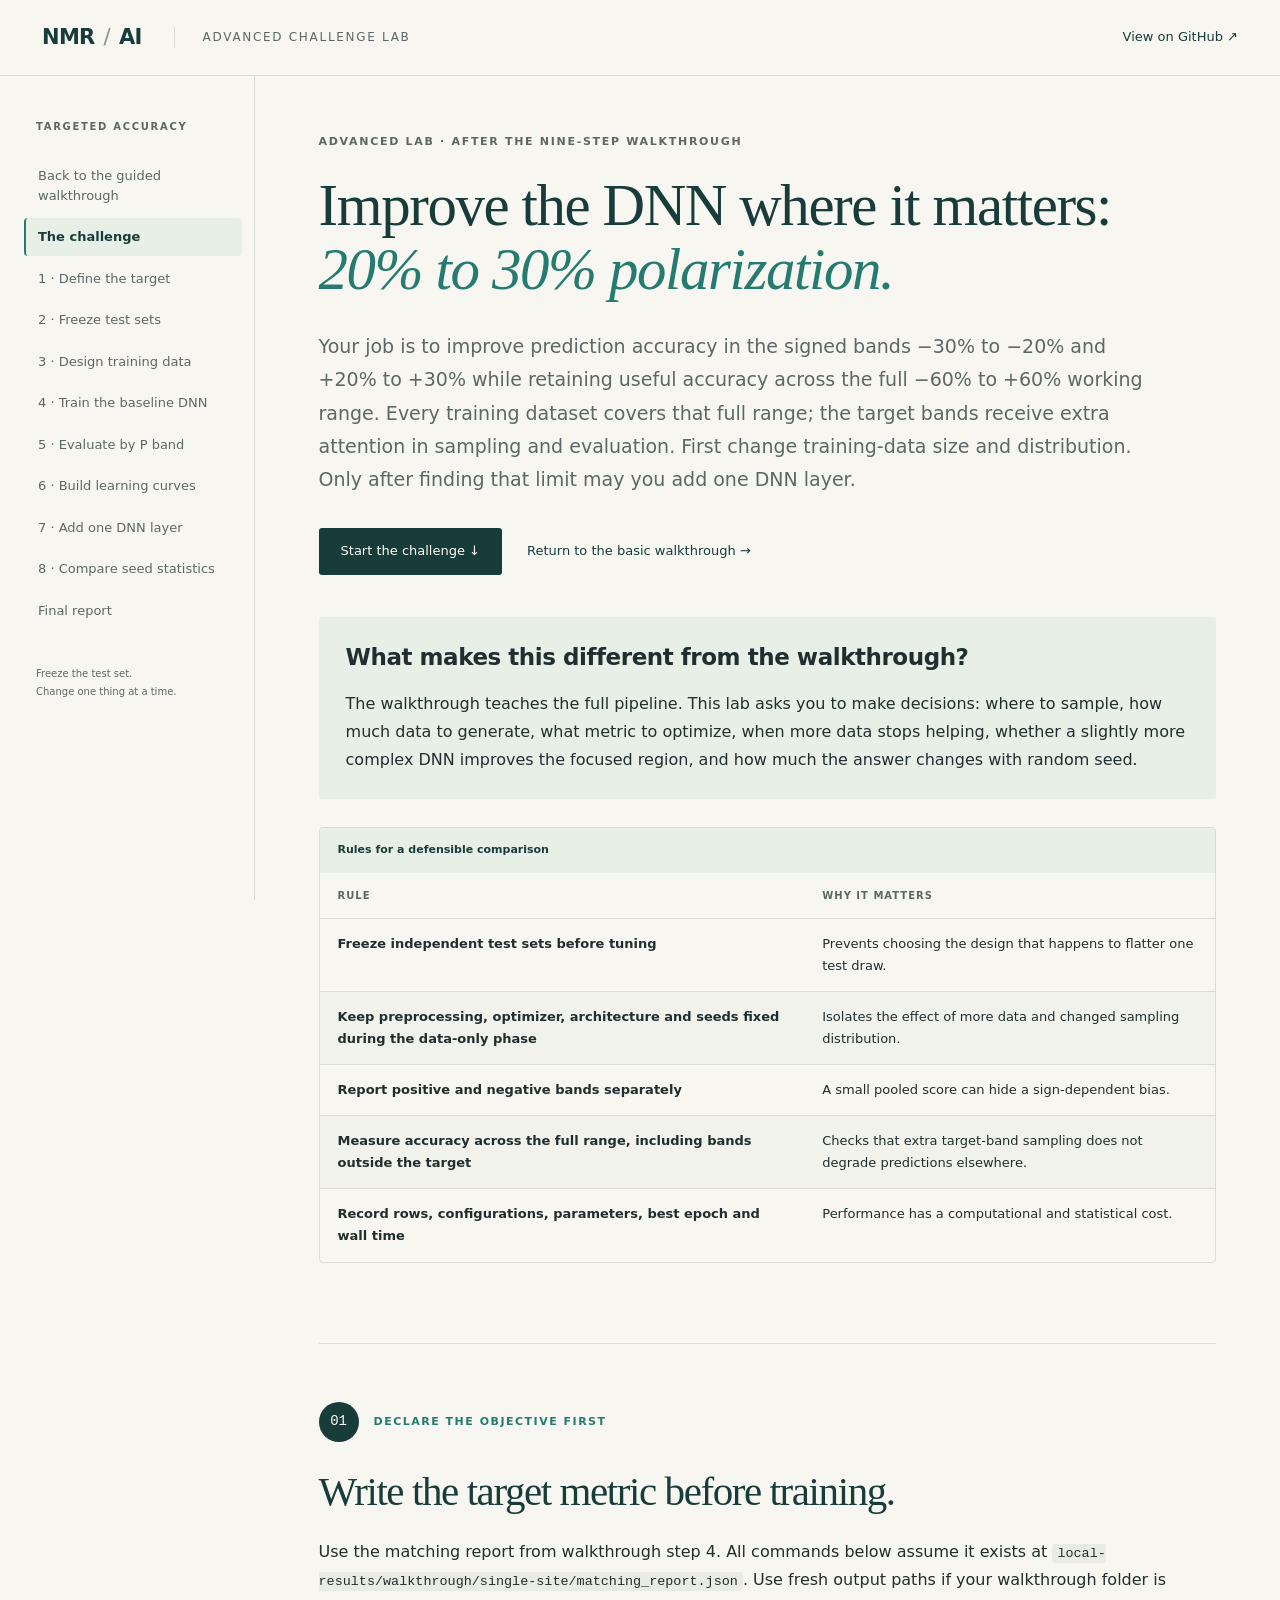
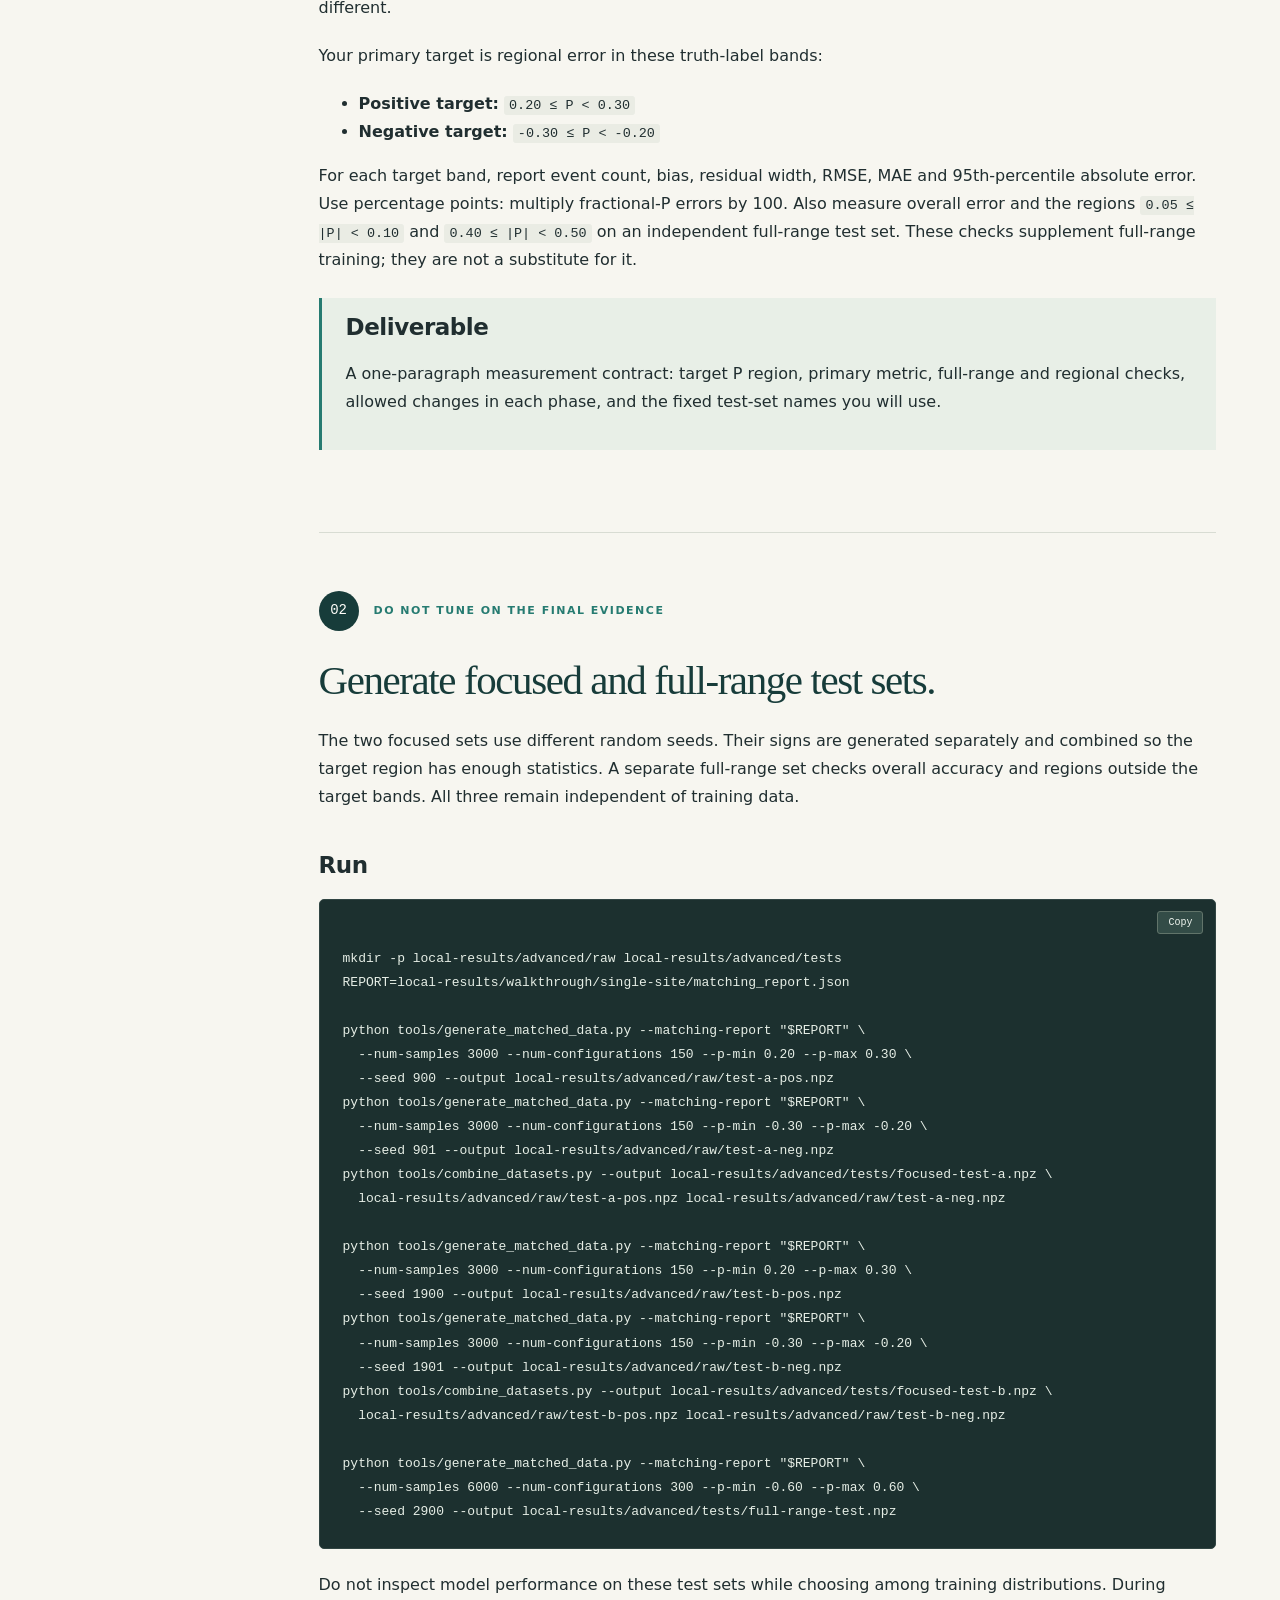
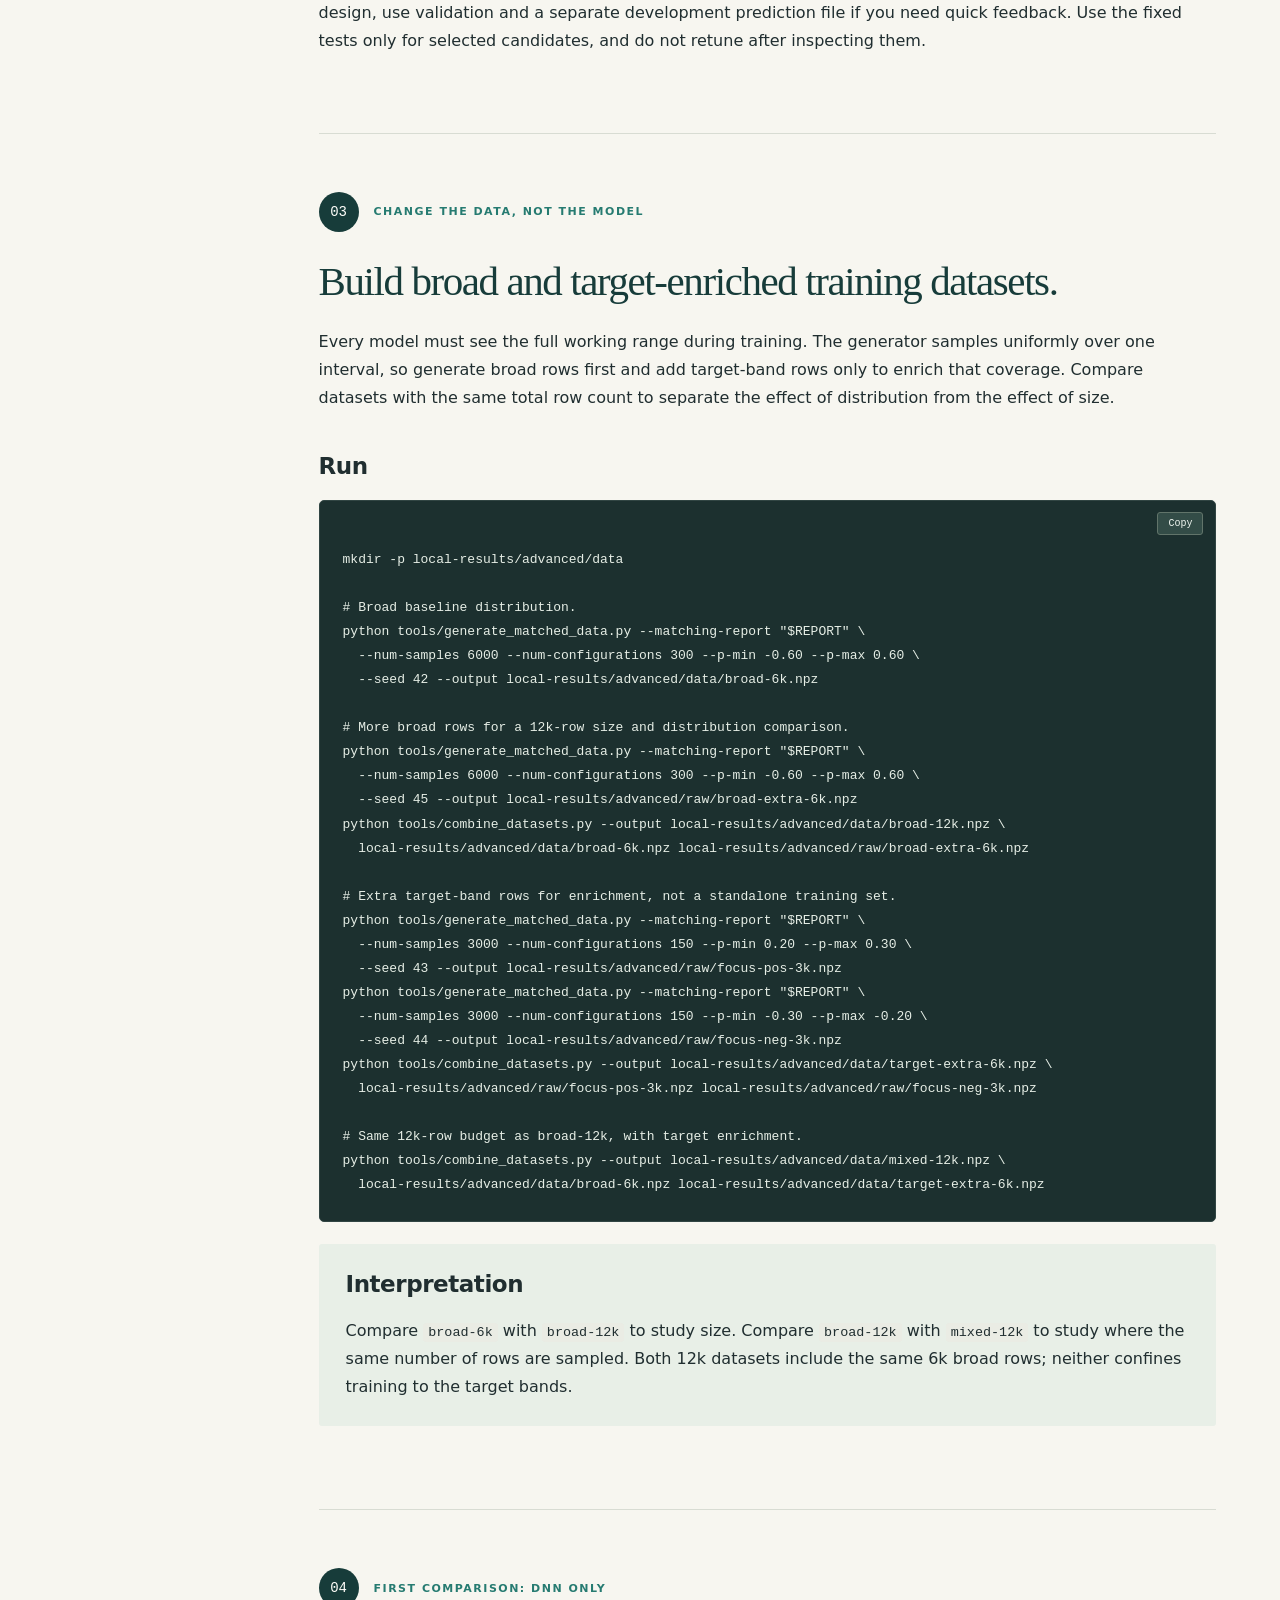
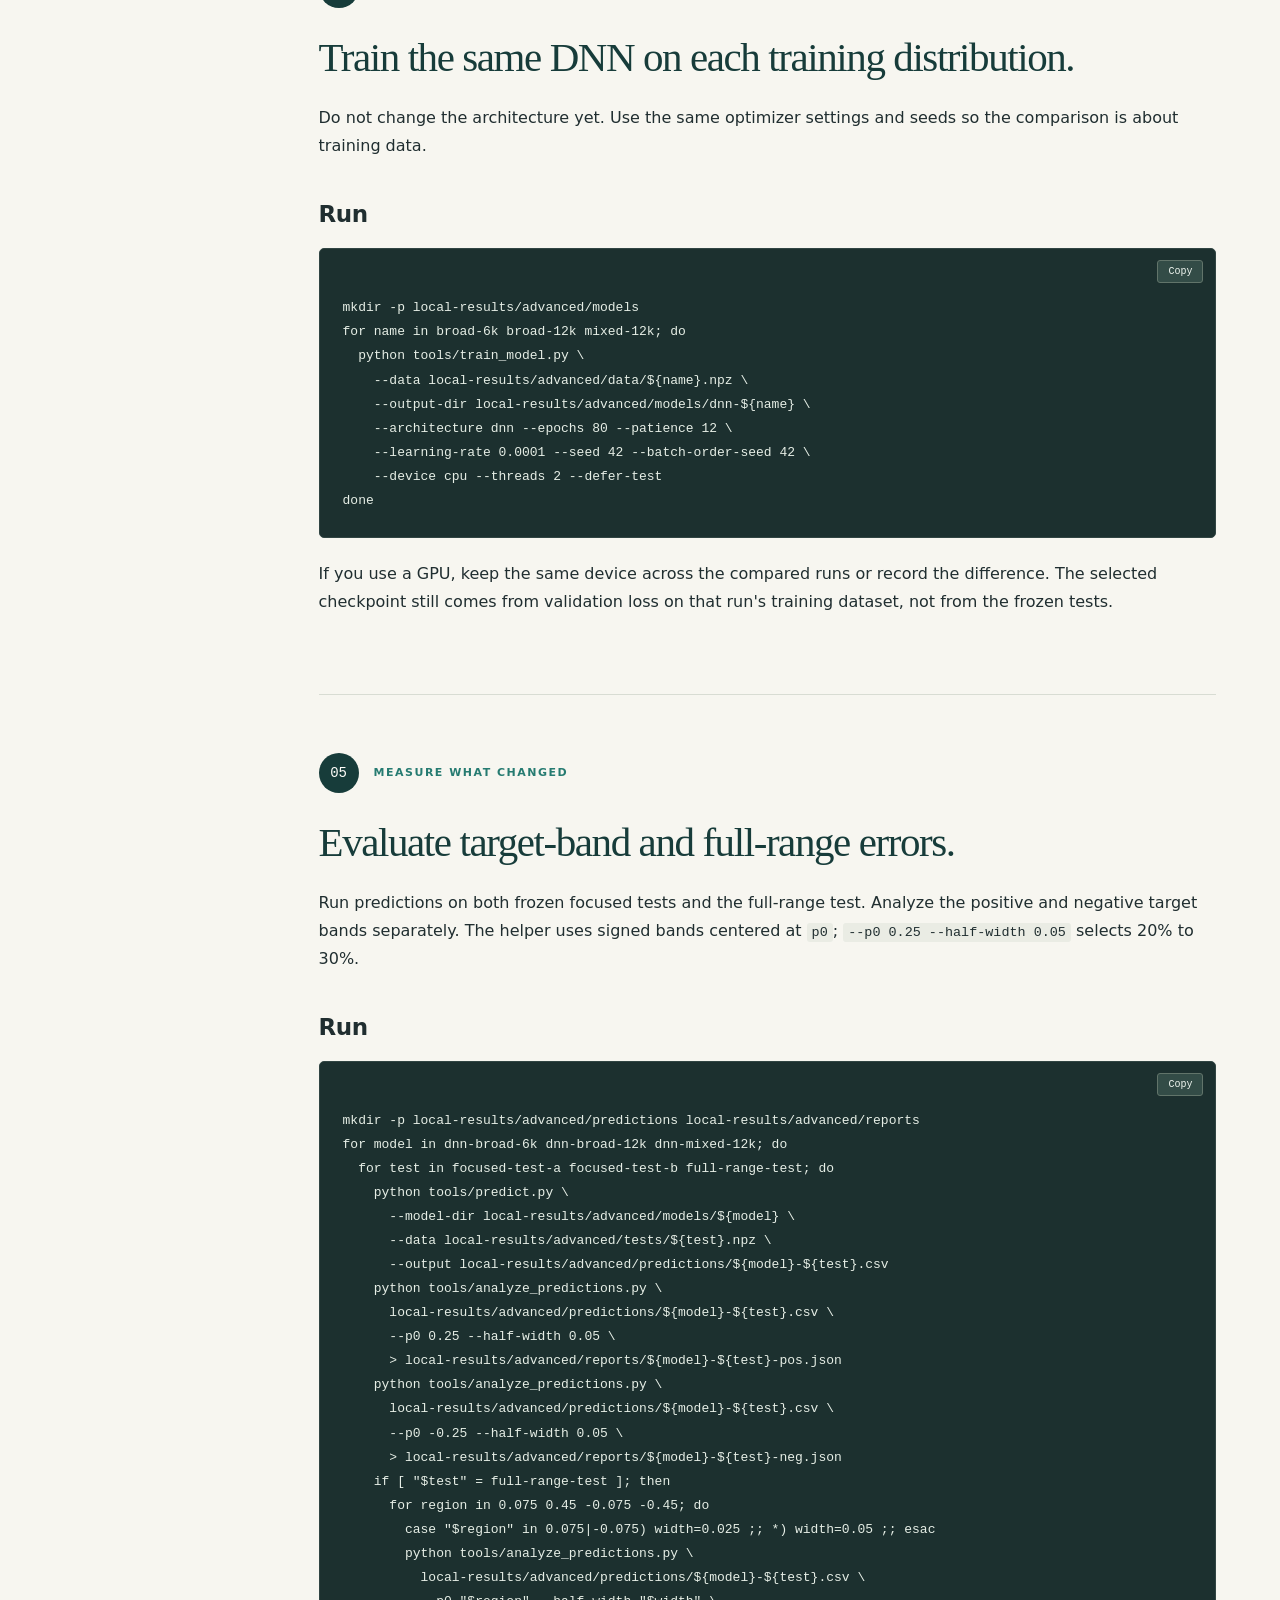
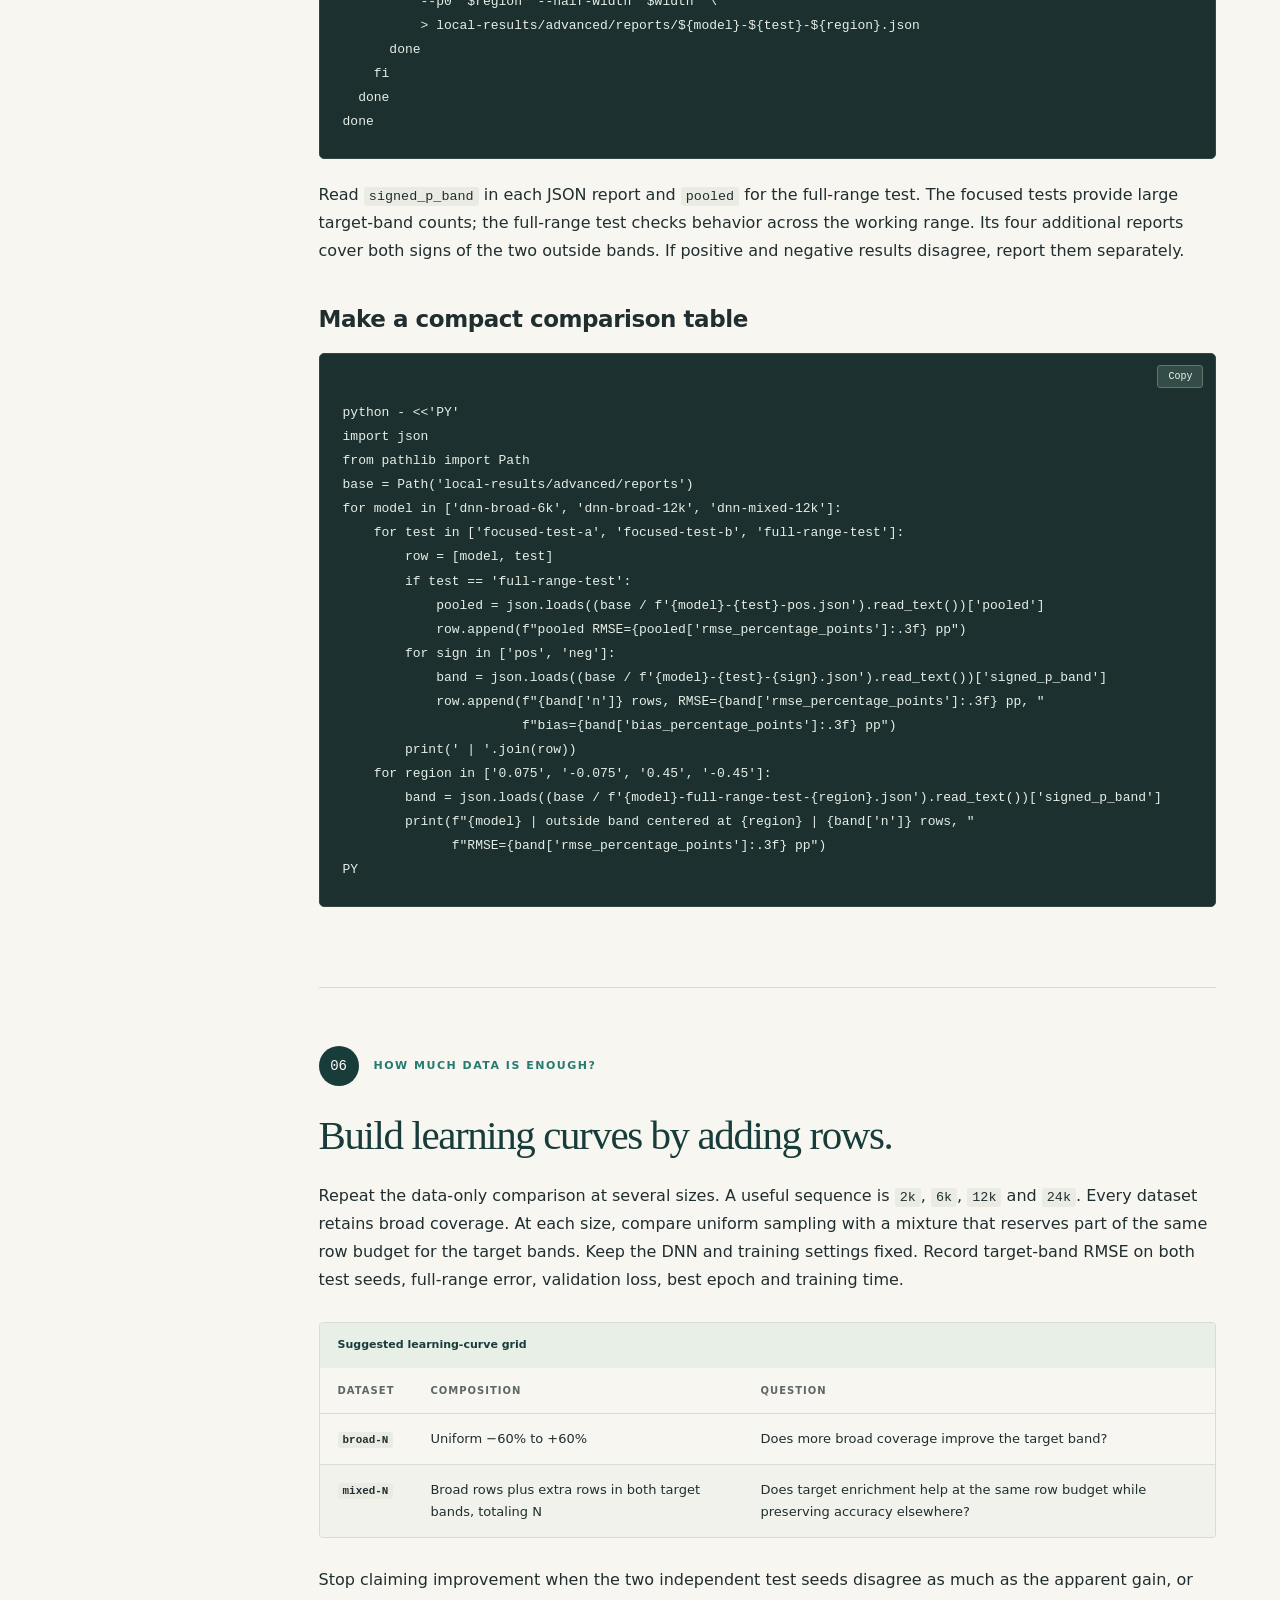
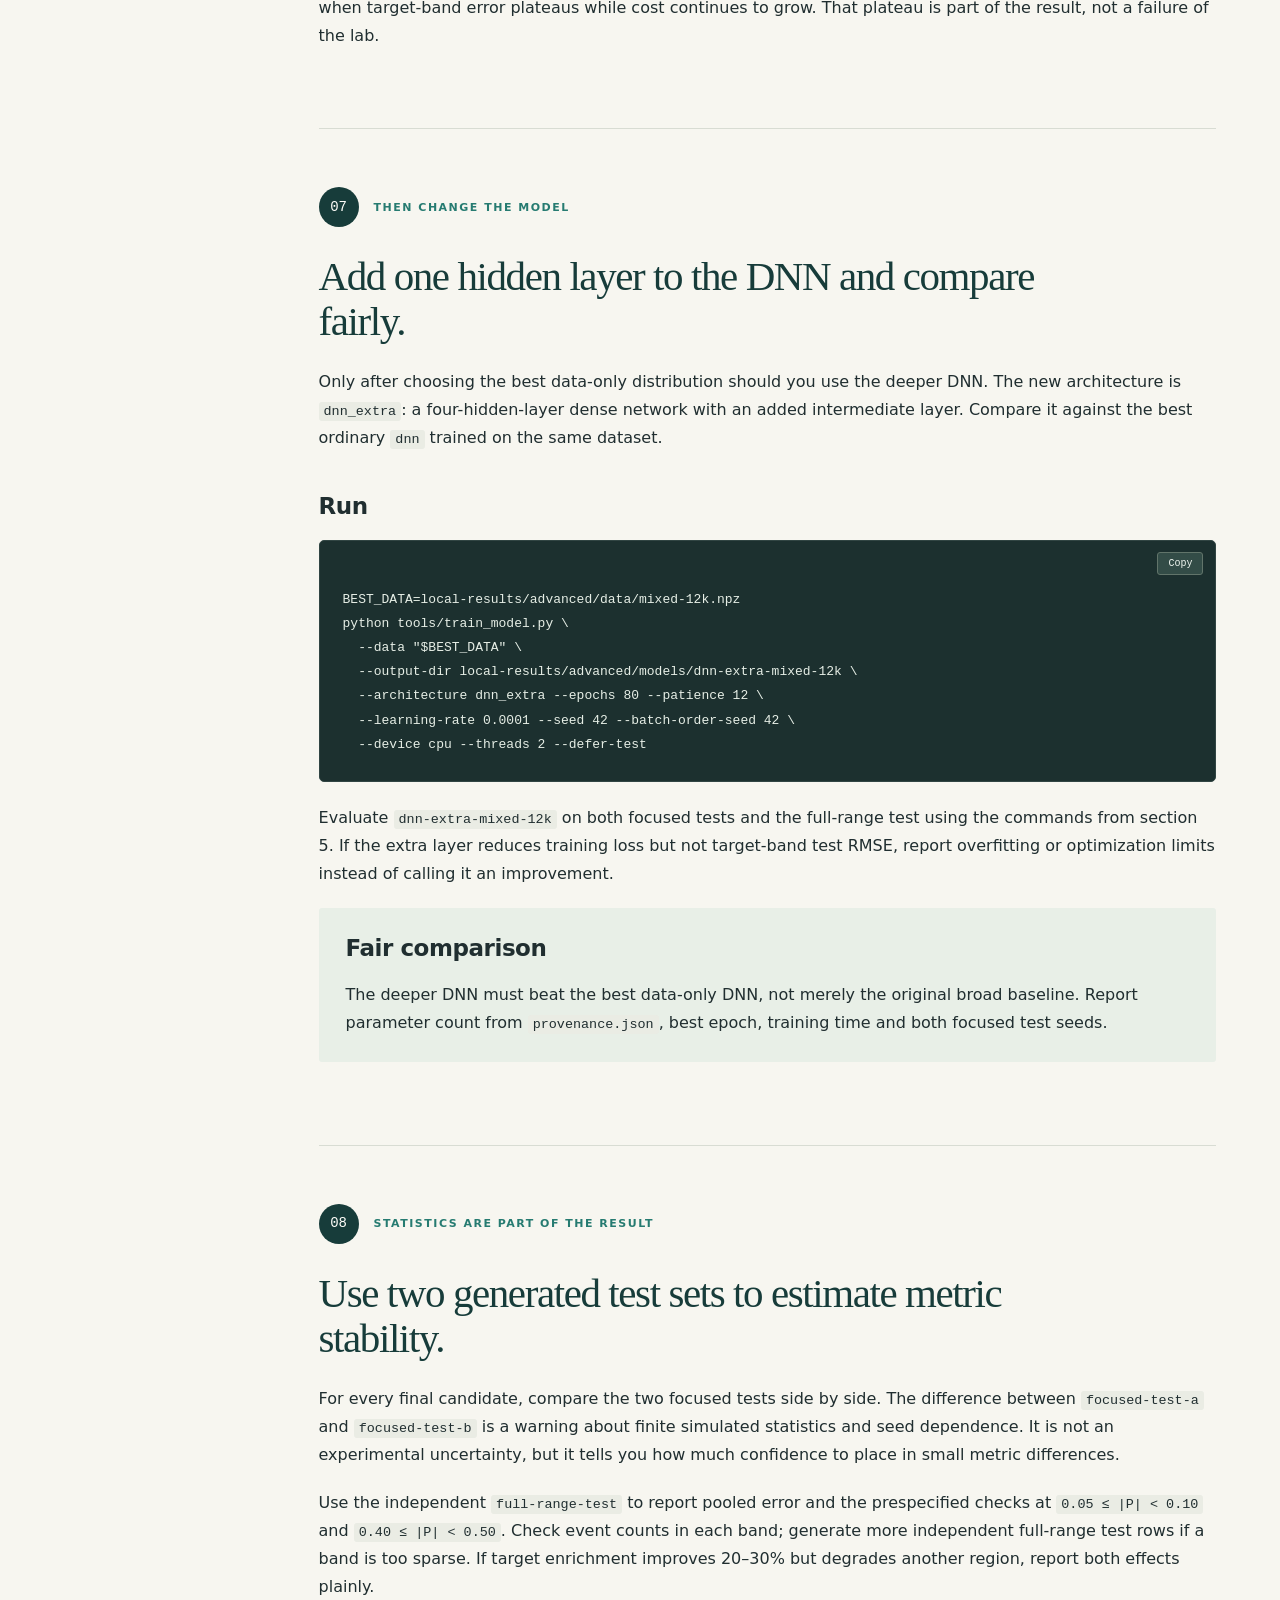
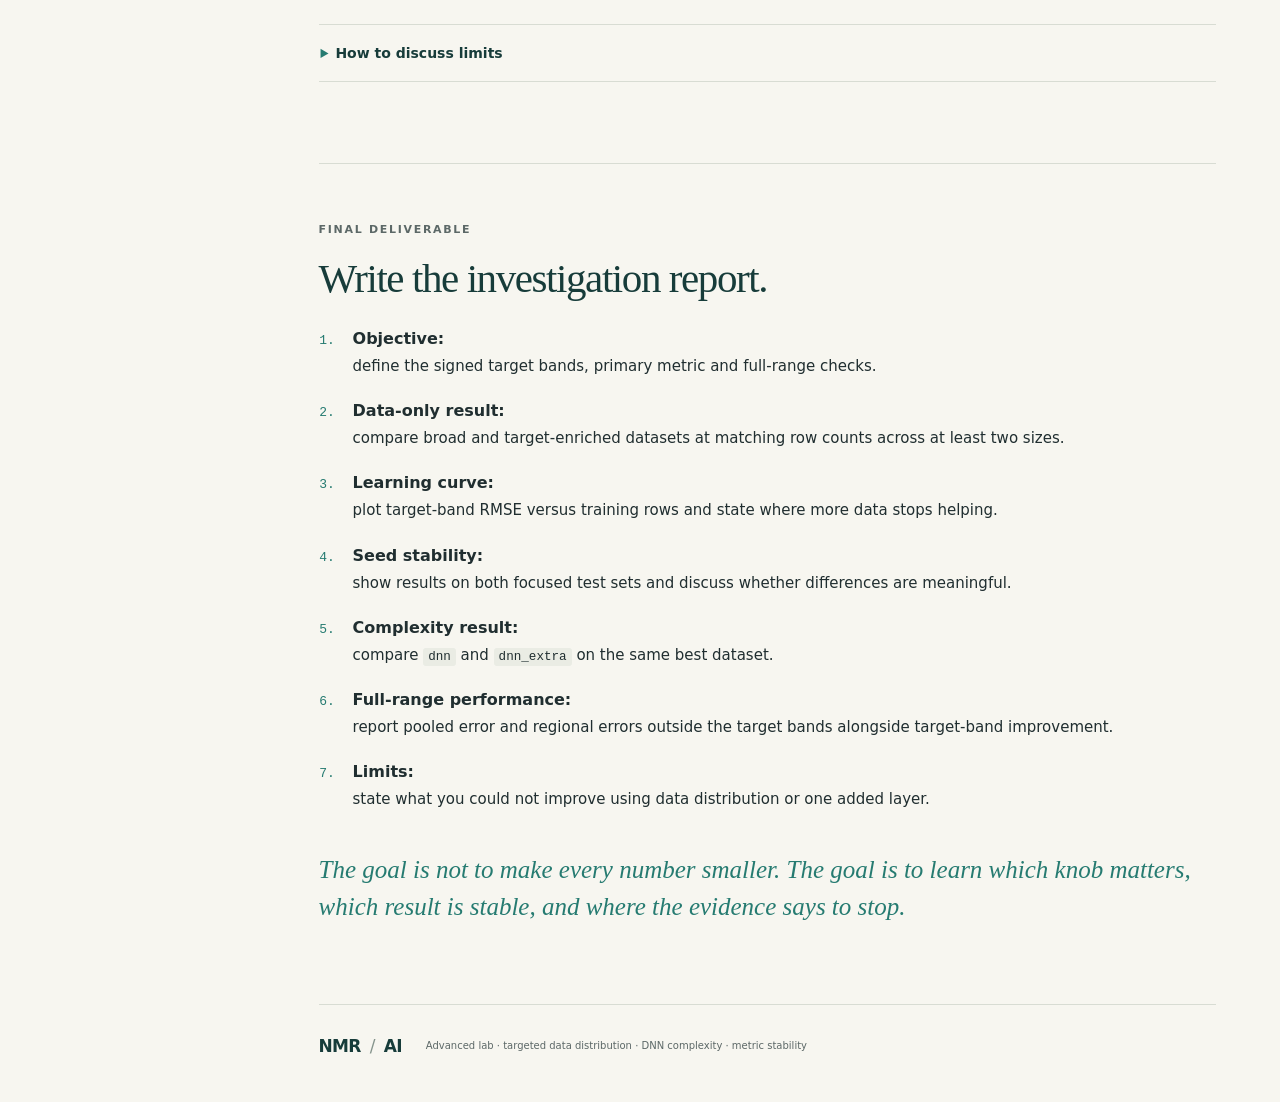
==== docs/advanced.html @ 76a724f1 "Clarify full-range training in advanced accuracy lab" ====
<!doctype html>
<html lang="en">
<head>
  <meta charset="utf-8">
  <meta name="viewport" content="width=device-width, initial-scale=1">
  <meta name="description" content="Advanced NMR-AI challenge lab: optimize DNN polarization accuracy in the 20-30 percent region using data distribution, dataset size, seeds, and one architecture change.">
  <meta name="theme-color" content="#173c3a">
  <title>NMR / AI - Advanced targeted-accuracy lab</title>
  <link rel="stylesheet" href="assets/style.css">
  <script src="assets/walkthrough.js" defer></script>
</head>
<body>
<a class="skip-link" href="#main">Skip to the advanced lab</a>
<header class="topbar"><a class="brand" href="index.html">NMR <span>/</span> AI</a><span class="topbar-note">Advanced challenge lab</span><a class="repo-link" href="https://github.com/zetanaut/NMR-AI">View on GitHub ↗</a></header>
<div class="layout">
<aside class="sidebar">
  <p class="eyebrow">Targeted accuracy</p>
  <nav aria-label="Advanced lab sections">
    <a href="walkthrough.html">Back to the guided walkthrough</a>
    <a href="#start" class="active">The challenge</a>
    <a href="#contract">1 · Define the target</a>
    <a href="#testsets">2 · Freeze test sets</a>
    <a href="#datasets">3 · Design training data</a>
    <a href="#train">4 · Train the baseline DNN</a>
    <a href="#evaluate">5 · Evaluate by P band</a>
    <a href="#curves">6 · Build learning curves</a>
    <a href="#complexity">7 · Add one DNN layer</a>
    <a href="#statistics">8 · Compare seed statistics</a>
    <a href="#report">Final report</a>
  </nav>
  <p class="sidebar-footer">Freeze the test set.<br>Change one thing at a time.</p>
</aside>
<main id="main">
<section id="start" class="hero">
  <p class="eyebrow">Advanced lab · after the nine-step walkthrough</p>
  <h1>Improve the DNN where it matters:<br><em>20% to 30% polarization.</em></h1>
  <p class="lede">Your job is to improve prediction accuracy in the signed bands −30% to −20% and +20% to +30% while retaining useful accuracy across the full −60% to +60% working range. Every training dataset covers that full range; the target bands receive extra attention in sampling and evaluation. First change training-data size and distribution. Only after finding that limit may you add one DNN layer.</p>
  <div class="hero-actions"><a class="button" href="#contract">Start the challenge ↓</a><a class="text-link" href="walkthrough.html">Return to the basic walkthrough →</a></div>
  <aside class="note"><h3>What makes this different from the walkthrough?</h3><p>The walkthrough teaches the full pipeline. This lab asks you to make decisions: where to sample, how much data to generate, what metric to optimize, when more data stops helping, whether a slightly more complex DNN improves the focused region, and how much the answer changes with random seed.</p></aside>
  <div class="table-wrap"><table><caption>Rules for a defensible comparison</caption><thead><tr><th>Rule</th><th>Why it matters</th></tr></thead><tbody>
    <tr><td>Freeze independent test sets before tuning</td><td>Prevents choosing the design that happens to flatter one test draw.</td></tr>
    <tr><td>Keep preprocessing, optimizer, architecture and seeds fixed during the data-only phase</td><td>Isolates the effect of more data and changed sampling distribution.</td></tr>
    <tr><td>Report positive and negative bands separately</td><td>A small pooled score can hide a sign-dependent bias.</td></tr>
    <tr><td>Measure accuracy across the full range, including bands outside the target</td><td>Checks that extra target-band sampling does not degrade predictions elsewhere.</td></tr>
    <tr><td>Record rows, configurations, parameters, best epoch and wall time</td><td>Performance has a computational and statistical cost.</td></tr>
  </tbody></table></div>
</section>

<section id="contract" class="chapter">
  <div class="chapter-label"><span>01</span><p>Declare the objective first</p></div>
  <h2>Write the target metric before training.</h2>
  <p>Use the matching report from walkthrough step 4. All commands below assume it exists at <code>local-results/walkthrough/single-site/matching_report.json</code>. Use fresh output paths if your walkthrough folder is different.</p>
  <p>Your primary target is regional error in these truth-label bands:</p>
  <ul>
    <li><strong>Positive target:</strong> <code>0.20 ≤ P &lt; 0.30</code></li>
    <li><strong>Negative target:</strong> <code>-0.30 ≤ P &lt; -0.20</code></li>
  </ul>
  <p>For each target band, report event count, bias, residual width, RMSE, MAE and 95th-percentile absolute error. Use percentage points: multiply fractional-P errors by 100. Also measure overall error and the regions <code>0.05 ≤ |P| &lt; 0.10</code> and <code>0.40 ≤ |P| &lt; 0.50</code> on an independent full-range test set. These checks supplement full-range training; they are not a substitute for it.</p>
  <div class="expected-result"><h3>Deliverable</h3><p>A one-paragraph measurement contract: target P region, primary metric, full-range and regional checks, allowed changes in each phase, and the fixed test-set names you will use.</p></div>
</section>

<section id="testsets" class="chapter">
  <div class="chapter-label"><span>02</span><p>Do not tune on the final evidence</p></div>
  <h2>Generate focused and full-range test sets.</h2>
  <p>The two focused sets use different random seeds. Their signs are generated separately and combined so the target region has enough statistics. A separate full-range set checks overall accuracy and regions outside the target bands. All three remain independent of training data.</p>
  <h3>Run</h3>
<pre data-run="advanced-testsets"><code>mkdir -p local-results/advanced/raw local-results/advanced/tests
REPORT=local-results/walkthrough/single-site/matching_report.json

python tools/generate_matched_data.py --matching-report "$REPORT" \
  --num-samples 3000 --num-configurations 150 --p-min 0.20 --p-max 0.30 \
  --seed 900 --output local-results/advanced/raw/test-a-pos.npz
python tools/generate_matched_data.py --matching-report "$REPORT" \
  --num-samples 3000 --num-configurations 150 --p-min -0.30 --p-max -0.20 \
  --seed 901 --output local-results/advanced/raw/test-a-neg.npz
python tools/combine_datasets.py --output local-results/advanced/tests/focused-test-a.npz \
  local-results/advanced/raw/test-a-pos.npz local-results/advanced/raw/test-a-neg.npz

python tools/generate_matched_data.py --matching-report "$REPORT" \
  --num-samples 3000 --num-configurations 150 --p-min 0.20 --p-max 0.30 \
  --seed 1900 --output local-results/advanced/raw/test-b-pos.npz
python tools/generate_matched_data.py --matching-report "$REPORT" \
  --num-samples 3000 --num-configurations 150 --p-min -0.30 --p-max -0.20 \
  --seed 1901 --output local-results/advanced/raw/test-b-neg.npz
python tools/combine_datasets.py --output local-results/advanced/tests/focused-test-b.npz \
  local-results/advanced/raw/test-b-pos.npz local-results/advanced/raw/test-b-neg.npz

python tools/generate_matched_data.py --matching-report "$REPORT" \
  --num-samples 6000 --num-configurations 300 --p-min -0.60 --p-max 0.60 \
  --seed 2900 --output local-results/advanced/tests/full-range-test.npz</code></pre>
  <p>Do not inspect model performance on these test sets while choosing among training distributions. During design, use validation and a separate development prediction file if you need quick feedback. Use the fixed tests only for selected candidates, and do not retune after inspecting them.</p>
</section>

<section id="datasets" class="chapter">
  <div class="chapter-label"><span>03</span><p>Change the data, not the model</p></div>
  <h2>Build broad and target-enriched training datasets.</h2>
  <p>Every model must see the full working range during training. The generator samples uniformly over one interval, so generate broad rows first and add target-band rows only to enrich that coverage. Compare datasets with the same total row count to separate the effect of distribution from the effect of size.</p>
  <h3>Run</h3>
<pre data-run="advanced-datasets"><code>mkdir -p local-results/advanced/data

# Broad baseline distribution.
python tools/generate_matched_data.py --matching-report "$REPORT" \
  --num-samples 6000 --num-configurations 300 --p-min -0.60 --p-max 0.60 \
  --seed 42 --output local-results/advanced/data/broad-6k.npz

# More broad rows for a 12k-row size and distribution comparison.
python tools/generate_matched_data.py --matching-report "$REPORT" \
  --num-samples 6000 --num-configurations 300 --p-min -0.60 --p-max 0.60 \
  --seed 45 --output local-results/advanced/raw/broad-extra-6k.npz
python tools/combine_datasets.py --output local-results/advanced/data/broad-12k.npz \
  local-results/advanced/data/broad-6k.npz local-results/advanced/raw/broad-extra-6k.npz

# Extra target-band rows for enrichment, not a standalone training set.
python tools/generate_matched_data.py --matching-report "$REPORT" \
  --num-samples 3000 --num-configurations 150 --p-min 0.20 --p-max 0.30 \
  --seed 43 --output local-results/advanced/raw/focus-pos-3k.npz
python tools/generate_matched_data.py --matching-report "$REPORT" \
  --num-samples 3000 --num-configurations 150 --p-min -0.30 --p-max -0.20 \
  --seed 44 --output local-results/advanced/raw/focus-neg-3k.npz
python tools/combine_datasets.py --output local-results/advanced/data/target-extra-6k.npz \
  local-results/advanced/raw/focus-pos-3k.npz local-results/advanced/raw/focus-neg-3k.npz

# Same 12k-row budget as broad-12k, with target enrichment.
python tools/combine_datasets.py --output local-results/advanced/data/mixed-12k.npz \
  local-results/advanced/data/broad-6k.npz local-results/advanced/data/target-extra-6k.npz</code></pre>
  <aside class="note"><h3>Interpretation</h3><p>Compare <code>broad-6k</code> with <code>broad-12k</code> to study size. Compare <code>broad-12k</code> with <code>mixed-12k</code> to study where the same number of rows are sampled. Both 12k datasets include the same 6k broad rows; neither confines training to the target bands.</p></aside>
</section>

<section id="train" class="chapter">
  <div class="chapter-label"><span>04</span><p>First comparison: DNN only</p></div>
  <h2>Train the same DNN on each training distribution.</h2>
  <p>Do not change the architecture yet. Use the same optimizer settings and seeds so the comparison is about training data.</p>
  <h3>Run</h3>
<pre data-run="advanced-train"><code>mkdir -p local-results/advanced/models
for name in broad-6k broad-12k mixed-12k; do
  python tools/train_model.py \
    --data local-results/advanced/data/${name}.npz \
    --output-dir local-results/advanced/models/dnn-${name} \
    --architecture dnn --epochs 80 --patience 12 \
    --learning-rate 0.0001 --seed 42 --batch-order-seed 42 \
    --device cpu --threads 2 --defer-test
done</code></pre>
  <p>If you use a GPU, keep the same device across the compared runs or record the difference. The selected checkpoint still comes from validation loss on that run's training dataset, not from the frozen tests.</p>
</section>

<section id="evaluate" class="chapter">
  <div class="chapter-label"><span>05</span><p>Measure what changed</p></div>
  <h2>Evaluate target-band and full-range errors.</h2>
  <p>Run predictions on both frozen focused tests and the full-range test. Analyze the positive and negative target bands separately. The helper uses signed bands centered at <code>p0</code>; <code>--p0 0.25 --half-width 0.05</code> selects 20% to 30%.</p>
  <h3>Run</h3>
<pre data-run="advanced-evaluate"><code>mkdir -p local-results/advanced/predictions local-results/advanced/reports
for model in dnn-broad-6k dnn-broad-12k dnn-mixed-12k; do
  for test in focused-test-a focused-test-b full-range-test; do
    python tools/predict.py \
      --model-dir local-results/advanced/models/${model} \
      --data local-results/advanced/tests/${test}.npz \
      --output local-results/advanced/predictions/${model}-${test}.csv
    python tools/analyze_predictions.py \
      local-results/advanced/predictions/${model}-${test}.csv \
      --p0 0.25 --half-width 0.05 \
      > local-results/advanced/reports/${model}-${test}-pos.json
    python tools/analyze_predictions.py \
      local-results/advanced/predictions/${model}-${test}.csv \
      --p0 -0.25 --half-width 0.05 \
      > local-results/advanced/reports/${model}-${test}-neg.json
    if [ "$test" = full-range-test ]; then
      for region in 0.075 0.45 -0.075 -0.45; do
        case "$region" in 0.075|-0.075) width=0.025 ;; *) width=0.05 ;; esac
        python tools/analyze_predictions.py \
          local-results/advanced/predictions/${model}-${test}.csv \
          --p0 "$region" --half-width "$width" \
          > local-results/advanced/reports/${model}-${test}-${region}.json
      done
    fi
  done
done</code></pre>
  <p>Read <code>signed_p_band</code> in each JSON report and <code>pooled</code> for the full-range test. The focused tests provide large target-band counts; the full-range test checks behavior across the working range. Its four additional reports cover both signs of the two outside bands. If positive and negative results disagree, report them separately.</p>
  <h3>Make a compact comparison table</h3>
<pre data-run="advanced-table"><code>python - &lt;&lt;'PY'
import json
from pathlib import Path
base = Path('local-results/advanced/reports')
for model in ['dnn-broad-6k', 'dnn-broad-12k', 'dnn-mixed-12k']:
    for test in ['focused-test-a', 'focused-test-b', 'full-range-test']:
        row = [model, test]
        if test == 'full-range-test':
            pooled = json.loads((base / f'{model}-{test}-pos.json').read_text())['pooled']
            row.append(f"pooled RMSE={pooled['rmse_percentage_points']:.3f} pp")
        for sign in ['pos', 'neg']:
            band = json.loads((base / f'{model}-{test}-{sign}.json').read_text())['signed_p_band']
            row.append(f"{band['n']} rows, RMSE={band['rmse_percentage_points']:.3f} pp, "
                       f"bias={band['bias_percentage_points']:.3f} pp")
        print(' | '.join(row))
    for region in ['0.075', '-0.075', '0.45', '-0.45']:
        band = json.loads((base / f'{model}-full-range-test-{region}.json').read_text())['signed_p_band']
        print(f"{model} | outside band centered at {region} | {band['n']} rows, "
              f"RMSE={band['rmse_percentage_points']:.3f} pp")
PY</code></pre>
</section>

<section id="curves" class="chapter">
  <div class="chapter-label"><span>06</span><p>How much data is enough?</p></div>
  <h2>Build learning curves by adding rows.</h2>
  <p>Repeat the data-only comparison at several sizes. A useful sequence is <code>2k</code>, <code>6k</code>, <code>12k</code> and <code>24k</code>. Every dataset retains broad coverage. At each size, compare uniform sampling with a mixture that reserves part of the same row budget for the target bands. Keep the DNN and training settings fixed. Record target-band RMSE on both test seeds, full-range error, validation loss, best epoch and training time.</p>
  <div class="table-wrap"><table><caption>Suggested learning-curve grid</caption><thead><tr><th>Dataset</th><th>Composition</th><th>Question</th></tr></thead><tbody>
    <tr><td><code>broad-N</code></td><td>Uniform −60% to +60%</td><td>Does more broad coverage improve the target band?</td></tr>
    <tr><td><code>mixed-N</code></td><td>Broad rows plus extra rows in both target bands, totaling N</td><td>Does target enrichment help at the same row budget while preserving accuracy elsewhere?</td></tr>
  </tbody></table></div>
  <p>Stop claiming improvement when the two independent test seeds disagree as much as the apparent gain, or when target-band error plateaus while cost continues to grow. That plateau is part of the result, not a failure of the lab.</p>
</section>

<section id="complexity" class="chapter">
  <div class="chapter-label"><span>07</span><p>Then change the model</p></div>
  <h2>Add one hidden layer to the DNN and compare fairly.</h2>
  <p>Only after choosing the best data-only distribution should you use the deeper DNN. The new architecture is <code>dnn_extra</code>: a four-hidden-layer dense network with an added intermediate layer. Compare it against the best ordinary <code>dnn</code> trained on the same dataset.</p>
  <h3>Run</h3>
<pre data-run="advanced-complexity"><code>BEST_DATA=local-results/advanced/data/mixed-12k.npz
python tools/train_model.py \
  --data "$BEST_DATA" \
  --output-dir local-results/advanced/models/dnn-extra-mixed-12k \
  --architecture dnn_extra --epochs 80 --patience 12 \
  --learning-rate 0.0001 --seed 42 --batch-order-seed 42 \
  --device cpu --threads 2 --defer-test</code></pre>
  <p>Evaluate <code>dnn-extra-mixed-12k</code> on both focused tests and the full-range test using the commands from section 5. If the extra layer reduces training loss but not target-band test RMSE, report overfitting or optimization limits instead of calling it an improvement.</p>
  <aside class="note"><h3>Fair comparison</h3><p>The deeper DNN must beat the best data-only DNN, not merely the original broad baseline. Report parameter count from <code>provenance.json</code>, best epoch, training time and both focused test seeds.</p></aside>
</section>

<section id="statistics" class="chapter">
  <div class="chapter-label"><span>08</span><p>Statistics are part of the result</p></div>
  <h2>Use two generated test sets to estimate metric stability.</h2>
  <p>For every final candidate, compare the two focused tests side by side. The difference between <code>focused-test-a</code> and <code>focused-test-b</code> is a warning about finite simulated statistics and seed dependence. It is not an experimental uncertainty, but it tells you how much confidence to place in small metric differences.</p>
  <p>Use the independent <code>full-range-test</code> to report pooled error and the prespecified checks at <code>0.05 ≤ |P| &lt; 0.10</code> and <code>0.40 ≤ |P| &lt; 0.50</code>. Check event counts in each band; generate more independent full-range test rows if a band is too sparse. If target enrichment improves 20–30% but degrades another region, report both effects plainly.</p>
  <details><summary>How to discuss limits</summary><div class="details-body"><p>Possible limits include insufficient target-band examples, too few independent configurations, validation not aligned with the target metric, DNN capacity, optimization, noise ambiguity, or simulator mismatch. Do not assume more data is the cure until the learning curves show it. Do not assume a deeper DNN is the cure until it beats the best data-only DNN on both focused test seeds.</p></div></details>
</section>

<section id="report" class="chapter assignment">
  <p class="eyebrow">Final deliverable</p>
  <h2>Write the investigation report.</h2>
  <ol class="assignment-list">
    <li><strong>Objective:</strong> define the signed target bands, primary metric and full-range checks.</li>
    <li><strong>Data-only result:</strong> compare broad and target-enriched datasets at matching row counts across at least two sizes.</li>
    <li><strong>Learning curve:</strong> plot target-band RMSE versus training rows and state where more data stops helping.</li>
    <li><strong>Seed stability:</strong> show results on both focused test sets and discuss whether differences are meaningful.</li>
    <li><strong>Complexity result:</strong> compare <code>dnn</code> and <code>dnn_extra</code> on the same best dataset.</li>
    <li><strong>Full-range performance:</strong> report pooled error and regional errors outside the target bands alongside target-band improvement.</li>
    <li><strong>Limits:</strong> state what you could not improve using data distribution or one added layer.</li>
  </ol>
  <p class="closing-note">The goal is not to make every number smaller. The goal is to learn which knob matters, which result is stable, and where the evidence says to stop.</p>
</section>
<footer><a class="brand" href="index.html">NMR <span>/</span> AI</a><p>Advanced lab · targeted data distribution · DNN complexity · metric stability</p></footer>
<p id="copy-status" class="sr-only" aria-live="polite"></p>
</main></div>
</body>
</html>
---- docs/assets/style.css ----
:root {
  --paper: #f7f6f0;
  --ink: #202e30;
  --muted: #5c6867;
  --green: #173c3a;
  --teal: #267b71;
  --mint: #e8efe7;
  --rust: #b44c30;
  --line: #d8dcd3;
  --white: #fffefa;
  --mono: ui-monospace, SFMono-Regular, Consolas, monospace
}

.expected-result {
  background: var(--mint);
  border-left: 3px solid var(--teal);
  padding: 14px 24px;
  margin: 24px 0;
  overflow-wrap: anywhere;
}

.expected-result h3 { margin-top: 0; }
.expected-result pre { padding-right: 20px; }
.step-next { padding: 16px 0; border-top: 1px solid var(--line); }

* {
  box-sizing: border-box
}

html {
  scroll-behavior: smooth;
  scroll-padding-top: 100px
}

body {
  margin: 0;
  background: var(--paper);
  color: var(--ink);
  font-family: system-ui, -apple-system, BlinkMacSystemFont, "Segoe UI", sans-serif;
  font-size: 16px;
  line-height: 1.75
}

a {
  color: var(--green);
  text-decoration-thickness: 1px;
  text-underline-offset: 4px
}

a:hover {
  color: var(--rust)
}

button,
input,
select {
  font: inherit
}

button,
a,
input,
select,
summary {
  -webkit-tap-highlight-color: transparent
}

button {
  cursor: pointer
}

button:focus-visible,
a:focus-visible,
input:focus-visible,
select:focus-visible,
summary:focus-visible {
  outline: 3px solid var(--rust);
  outline-offset: 5px
}

::selection {
  background: #d2e4d5
}

.topbar {
  height: 76px;
  border-bottom: 1px solid var(--line);
  background: rgba(247, 246, 240, .97);
  display: flex;
  align-items: center;
  gap: 32px;
  padding: 0 42px;
  position: sticky;
  top: 0;
  z-index: 10
}

.brand {
  display: flex;
  align-items: center;
  gap: 9px;
  color: var(--green);
  font-size: 21px;
  font-weight: 800;
  text-decoration: none;
  letter-spacing: -.7px
}

.brand span {
  color: #85948c;
  font-weight: 400
}

.brand svg {
  width: 35px;
  height: 30px;
  margin-right: 5px;
  fill: none;
  stroke: var(--teal);
  stroke-width: 2.1
}

.topbar-note {
  font-size: 12px;
  text-transform: uppercase;
  letter-spacing: 1.7px;
  color: var(--muted);
  padding-left: 28px;
  border-left: 1px solid var(--line)
}

.repo-link {
  margin-left: auto;
  font-size: 13px;
  text-decoration: none
}

.repo-link span {
  padding-left: 9px
}

.layout {
  max-width: 1580px;
  margin: auto;
  display: grid;
  grid-template-columns: 255px minmax(0, 1fr)
}

.sidebar {
  height: calc(100vh - 76px);
  position: sticky;
  top: 76px;
  padding: 43px 24px 24px 36px;
  border-right: 1px solid var(--line);
  overflow: auto
}

.eyebrow {
  font-size: 11px;
  font-weight: 700;
  letter-spacing: 1.7px;
  text-transform: uppercase;
  line-height: 1.5;
  color: var(--muted);
  margin: 0 0 17px
}

.sidebar .eyebrow {
  font-size: 10px
}

.sidebar nav {
  display: grid;
  gap: 4px;
  margin: 23px -12px 34px
}

.sidebar nav a {
  font-size: 13px;
  text-decoration: none;
  padding: 9px 12px;
  border-radius: 4px;
  color: var(--muted);
  border-left: 2px solid transparent;
  line-height: 1.5
}

.sidebar nav a:hover {
  background: var(--mint);
  color: var(--green)
}

.sidebar nav a.active {
  background: var(--mint);
  color: var(--green);
  border-left-color: var(--teal);
  font-weight: 650
}

.sidebar nav a span {
  font-family: var(--mono);
  font-size: 10px;
  padding-right: 9px;
  color: var(--teal)
}

.sidebar nav a.subnav {
  padding-left: 34px;
  font-size: 12px
}

.sidebar-target {
  border-top: 1px solid var(--line);
  padding-top: 24px
}

.sidebar-target strong {
  display: block;
  font-family: Georgia, serif;
  font-size: 45px;
  line-height: 1.3;
  font-weight: 400;
  margin-top: 10px;
  color: var(--green)
}

.sidebar-target strong small {
  font-family: system-ui, sans-serif;
  font-size: 16px
}

.sidebar-target p {
  font-size: 12px;
  color: var(--muted);
  line-height: 1.8
}

.sidebar-target a {
  font-size: 11px
}

.sidebar-footer {
  font-size: 10px;
  line-height: 1.8;
  margin-top: 36px;
  color: var(--muted)
}

main {
  min-width: 0;
  padding: 58px 6.2% 0;
  max-width: 1250px
}

.hero {
  padding-bottom: 52px
}

.hero>.eyebrow {
  display: flex;
  align-items: center;
  gap: 9px;
  margin-bottom: 23px
}

.status-dot {
  height: 6px;
  width: 6px;
  border-radius: 50%;
  background: var(--teal)
}

h1,
h2,
h3,
h4,
p,
figure {
  margin-top: 0
}

h1,
h2 {
  font-family: Georgia, "Times New Roman", serif;
  font-weight: 400;
  color: var(--green);
  letter-spacing: -1.4px;
  line-height: 1.1
}

h1 {
  font-size: clamp(44px, 4.6vw, 72px);
  max-width: 870px;
  margin-bottom: 27px
}

h1 em {
  font-weight: 400;
  color: var(--teal)
}

h2 {
  font-size: clamp(32px, 3.2vw, 47px);
  margin-bottom: 24px;
  max-width: 810px
}

h3 {
  font-size: 23px;
  font-weight: 650;
  line-height: 1.35;
  letter-spacing: -.45px;
  margin-bottom: 17px
}

h4 {
  font-size: 16px;
  line-height: 1.5;
  font-weight: 700;
  margin-bottom: 12px
}

p {
  margin-bottom: 20px
}

.lede {
  font-size: 19px;
  line-height: 1.75;
  color: var(--muted);
  max-width: 830px;
  margin-bottom: 28px
}

.hero-actions {
  display: flex;
  align-items: center;
  gap: 25px;
  margin: 32px 0 42px
}

.button {
  background: var(--green);
  color: var(--white);
  padding: 12px 22px;
  border-radius: 3px;
  text-decoration: none;
  font-size: 13px;
  display: inline-flex;
  gap: 25px;
  align-items: center
}

.button:hover {
  background: var(--teal);
  color: white
}

.text-link {
  font-size: 13px;
  text-decoration: none
}

.route {
  display: grid;
  grid-template-columns: repeat(3, 1fr);
  border-top: 1px solid var(--line);
  border-bottom: 1px solid var(--line);
  margin-bottom: 48px
}

.route a {
  position: relative;
  display: grid;
  grid-template-columns: 36px 1fr;
  gap: 0 10px;
  text-decoration: none;
  padding: 24px 16px 24px 0
}

.route a+a {
  border-left: 1px solid var(--line);
  padding-left: 22px
}

.route-number {
  grid-row: span 2;
  font-family: var(--mono);
  font-size: 11px;
  color: var(--teal);
  padding-top: 5px
}

.route strong {
  font-size: 18px;
  line-height: 1.6;
  font-weight: 600
}

.route a>span:last-child {
  font-size: 12px;
  color: var(--muted)
}

.intro-grid,
.two-up {
  display: grid;
  grid-template-columns: 1fr 1fr;
  gap: 30px
}

.intro-grid h2 {
  font-size: 28px;
  letter-spacing: -.5px
}

.intro-grid p {
  font-size: 14px
}

.intro-grid .note h3 {
  font-size: 16px
}

.intro-grid .note p:last-child {
  margin-bottom: 0
}

.note {
  background: var(--mint);
  padding: 25px 27px;
  border-radius: 3px;
  margin-bottom: 25px
}

.note p:last-child {
  margin-bottom: 0
}

.chapter {
  padding: 58px 0;
  border-top: 1px solid var(--line)
}

.chapter>h3 {
  margin-top: 39px
}

.chapter-label {
  display: flex;
  align-items: center;
  gap: 15px;
  margin-bottom: 27px
}

.chapter-label>span {
  display: grid;
  place-items: center;
  font-size: 14px;
  font-family: var(--mono);
  background: var(--green);
  color: var(--white);
  height: 40px;
  width: 40px;
  border-radius: 50%
}

.chapter-label p {
  font-size: 11px;
  font-weight: 700;
  color: var(--teal);
  letter-spacing: 1.5px;
  text-transform: uppercase;
  margin: 0
}

.chapter>.lede {
  margin-bottom: 31px
}

.subsection {
  margin-top: 42px;
  scroll-margin-top: 100px
}

.equation {
  background: #eeeee6;
  padding: 24px 20px;
  text-align: center;
  border-block: 1px solid var(--line);
  font-family: Georgia, serif;
  font-size: 23px;
  color: var(--green);
  line-height: 1.7;
  margin: 27px 0;
  overflow-wrap: anywhere
}

.equation.small {
  font-size: 19px;
  padding: 17px
}

.two-up p {
  font-size: 15px
}

.two-up h3 {
  font-size: 21px
}

.two-up>div {
  min-width: 0
}

.checklist {
  border-left: 2px solid var(--teal);
  padding: 3px 0 3px 23px;
  margin: 27px 0
}

.checklist ul {
  padding-left: 18px;
  margin: 0
}

.checklist li {
  font-size: 15px;
  margin-bottom: 8px
}

.checklist h4 {
  margin-bottom: 12px
}

.callout {
  background: #f1e7d9;
  border-left: 3px solid #bd7a4d;
  padding: 27px 29px;
  margin: 30px 0
}

.callout h4 {
  font-family: Georgia, serif;
  font-size: 24px;
  font-weight: 400;
  line-height: 1.35
}

.callout p:last-child {
  margin-bottom: 0;
  font-size: 15px
}

.callout .eyebrow {
  color: #8d4e30
}

.table-wrap {
  overflow: auto;
  margin: 28px 0;
  border: 1px solid var(--line);
  border-radius: 4px
}

table {
  border-collapse: collapse;
  width: 100%;
  font-size: 13px;
  line-height: 1.7
}

caption {
  text-align: left;
  background: var(--mint);
  padding: 13px 18px;
  font-size: 11px;
  font-weight: 600;
  color: var(--green);
  caption-side: top
}

th,
td {
  text-align: left;
  padding: 14px 18px;
  vertical-align: top;
  border-bottom: 1px solid var(--line)
}

th {
  font-size: 10px;
  letter-spacing: 1px;
  text-transform: uppercase;
  color: var(--muted);
  white-space: nowrap
}

tr:last-child td {
  border-bottom: 0
}

tbody tr:nth-child(even) {
  background: #f1f2eb
}

#cnn-pooling table {
  min-width: 640px
}

.polarization-controls {
  display: grid;
  grid-template-columns: repeat(2, minmax(0, 1fr));
  gap: 18px
}

.polarization-controls label {
  display: block;
  font-size: 13px;
  font-weight: 600;
  margin-bottom: 8px
}

.polarization-controls select {
  width: 100%;
  min-width: 0
}

.polarization-controls .controls {
  grid-column: 1 / -1
}

.polarization-legend {
  display: flex;
  flex-wrap: wrap;
  gap: 8px 18px;
  font-size: 12px !important
}

.polarization-legend span::before {
  content: "";
  display: inline-block;
  width: 16px;
  height: 3px;
  margin: 0 6px 3px 0;
  background: #b44c30
}

.polarization-legend span:nth-child(2)::before { background: #57786e }
.polarization-legend span:nth-child(3)::before { background: #173c3a }

td:first-child {
  font-weight: 550
}

#results-table td:not(:first-child) {
  font-family: var(--mono);
  font-size: 12px;
  white-space: nowrap
}

code {
  font-family: var(--mono);
  font-size: .84em;
  background: #eaece4;
  padding: 2px 5px;
  border-radius: 3px;
  overflow-wrap: anywhere
}

pre {
  position: relative;
  background: #1c302f;
  color: #e6eee6;
  padding: 47px 23px 24px;
  border-radius: 5px;
  overflow: auto;
  margin: 18px 0 22px;
  font-size: 13px;
  line-height: 1.85;
  border: 1px solid #314543
}

pre code {
  background: none;
  padding: 0;
  color: inherit;
  font-size: inherit;
  white-space: pre;
  overflow-wrap: normal
}

.code-label {
  margin-top: 26px;
  font-size: 11px;
  font-weight: 650;
  letter-spacing: 1.1px;
  text-transform: uppercase;
  color: var(--teal)
}

.copy-button {
  position: absolute;
  top: 11px;
  right: 12px;
  background: #334c47;
  border: 1px solid #61746a;
  color: #eff5ef;
  padding: 2px 10px;
  border-radius: 3px;
  font-size: 10px;
  line-height: 1.7
}

.copy-button:hover {
  background: #4c655b
}

details {
  margin: 23px 0;
  border-block: 1px solid var(--line)
}

details+details {
  border-top: 0;
  margin-top: -23px
}

summary {
  padding: 16px 2px;
  font-size: 14px;
  font-weight: 600;
  cursor: pointer;
  color: var(--green)
}

summary::marker {
  color: var(--teal)
}

.details-body {
  padding: 5px 0 18px
}

.details-body p {
  font-size: 14px
}

.details-body p:last-child {
  margin-bottom: 0
}

.setup {
  margin-top: 14px
}

.checkpoint {
  display: flex;
  gap: 24px;
  align-items: baseline;
  padding: 23px 0 0;
  border-top: 1px solid var(--line);
  margin-top: 35px
}

.checkpoint>span {
  font-family: var(--mono);
  text-transform: uppercase;
  font-size: 10px;
  letter-spacing: .5px;
  color: var(--teal);
  flex: 0 0 154px
}

.checkpoint p {
  font-size: 14px;
  margin-bottom: 0
}

.architecture {
  padding: 27px;
  background: var(--white);
  border: 1px solid var(--line);
  border-radius: 5px;
  margin: 30px 0;
  text-align: center
}

.model-path {
  display: grid;
  grid-template-columns: repeat(3, minmax(0, 1fr));
  gap: 14px;
  margin: 30px 0
}

.model-path a {
  display: flex;
  flex-direction: column;
  gap: 12px;
  padding: 22px 18px;
  border: 1px solid var(--line);
  border-top: 3px solid var(--teal);
  border-radius: 4px;
  background: var(--white);
  text-decoration: none
}

.model-path .eyebrow {
  font-size: 9px;
  letter-spacing: .8px;
  margin: 0
}

.model-path strong {
  font-size: 20px;
  line-height: 1.3
}

.model-path span:not(.eyebrow),
.model-path small {
  font-size: 11px;
  line-height: 1.6;
  color: var(--muted)
}

#model-comparison-table td:not(:first-child) {
  font-family: var(--mono);
  white-space: nowrap
}

.model-chart-scroll {
  max-width: 100%;
  overflow-x: auto
}

.model-chart-scroll>.chart {
  min-width: 720px
}

@media (max-width: 680px) {
  .model-path {
    grid-template-columns: 1fr
  }
}

.arch-input {
  border: 1px solid #c4d3c4;
  background: var(--mint);
  padding: 10px;
  font-size: 13px;
  border-radius: 3px
}

.arch-arrow {
  font-size: 13px;
  color: var(--muted);
  padding: 9px
}

.arch-branches {
  display: grid;
  grid-template-columns: 1.2fr 1fr;
  gap: 18px;
  padding-top: 18px
}

.arch-branches>div {
  display: flex;
  flex-direction: column;
  gap: 11px;
  background: #f4f5ee;
  border: 1px solid var(--line);
  padding: 20px 12px;
  border-radius: 3px;
  font-size: 12px
}

.arch-branches .eyebrow {
  font-size: 9px;
  margin: 0;
  color: var(--teal)
}

.arch-branches strong {
  font-size: 13px
}

.arch-output {
  background: var(--green);
  color: white;
  padding: 13px;
  border-radius: 3px;
  font-size: 14px
}

.architecture figcaption {
  font-size: 11px;
  text-align: left;
  margin-top: 20px;
  line-height: 1.7;
  color: var(--muted)
}

.split-diagram {
  display: grid;
  grid-template-columns: 4fr 1.4fr 1.4fr;
  gap: 3px;
  margin: 28px 0
}

.split-diagram>div {
  display: grid;
  align-content: center;
  background: var(--green);
  padding: 18px 17px;
  color: #fff
}

.split-diagram>div:nth-child(2) {
  background: #57786e
}

.split-diagram>div:nth-child(3) {
  background: #b4c5b5;
  color: var(--green)
}

.split-diagram strong {
  font-size: 25px;
  font-weight: 500
}

.split-diagram span {
  font-size: 11px
}

.metric-definitions {
  display: grid;
  grid-template-columns: repeat(3, 1fr);
  gap: 22px;
  margin: 28px 0
}

.metric-definitions .eyebrow {
  font-size: 9px;
  color: var(--teal);
  letter-spacing: 1px
}

.metric-definitions p {
  font-size: 13px;
  margin-bottom: 0
}

.formula {
  font-family: Georgia, serif;
  font-size: 22px;
  line-height: 1.5;
  margin: 11px 0 15px
}

.lab-panel,
.results-panel {
  background: var(--white);
  border: 1px solid #c8d5c9;
  border-radius: 6px;
  padding: 29px;
  margin: 35px 0
}

.panel-heading {
  display: flex;
  gap: 18px;
  justify-content: space-between;
  align-items: flex-start;
  margin-bottom: 19px
}

.panel-heading .eyebrow {
  color: var(--teal);
  font-size: 10px;
  margin-bottom: 9px
}

.panel-heading>div {
  min-width: 0;
  max-width: 100%
}

.panel-heading h3 {
  font-family: Georgia, serif;
  font-size: 29px;
  font-weight: 400;
  line-height: 1.2;
  margin: 0;
  color: var(--green)
}

.badge {
  font-size: 9px;
  letter-spacing: 1px;
  text-transform: uppercase;
  border: 1px solid #b8c9b8;
  border-radius: 20px;
  padding: 4px 10px;
  color: var(--green);
  white-space: nowrap
}

.lab-panel>p {
  font-size: 14px
}

.lab-grid {
  display: grid;
  grid-template-columns: 210px minmax(0, 1fr);
  gap: 28px;
  align-items: center
}

.controls {
  padding: 10px 0
}

.controls label {
  font-size: 12px;
  display: flex;
  justify-content: space-between;
  gap: 8px;
  flex-wrap: wrap;
  line-height: 1.6
}

.controls output {
  font-family: var(--mono);
  font-size: 11px;
  font-weight: 650;
  color: var(--teal)
}

input[type=range] {
  width: 100%;
  accent-color: var(--teal);
  margin: 12px 0 26px;
  cursor: pointer
}

.secondary-button {
  background: transparent;
  border: 1px solid #a9b7a8;
  color: var(--green);
  font-size: 11px;
  padding: 7px 13px;
  border-radius: 3px;
  white-space: nowrap
}

.secondary-button:hover {
  background: var(--mint)
}

.chart {
  display: block;
  width: 100%;
  height: auto;
  overflow: visible
}

.chart text {
  font-family: system-ui, sans-serif;
  fill: var(--muted);
  font-size: 11px
}

.baseline-figure-scroll {
  max-width: 100%;
  overflow-x: auto;
  margin: 18px 0 12px
}

.baseline-fit-image {
  display: block;
  width: 100%;
  min-width: 560px;
  height: auto
}

.baseline-fit-stats {
  display: grid;
  grid-template-columns: repeat(auto-fit, minmax(180px, 1fr));
  gap: 20px;
  padding: 22px 0;
  margin: 22px 0;
  border-top: 1px solid var(--line);
  border-bottom: 1px solid var(--line)
}

.baseline-fit-stats span,
.baseline-fit-stats small {
  display: block;
  color: var(--muted);
  font-size: 11px
}

.baseline-fit-stats strong {
  display: block;
  font-family: var(--mono);
  font-size: 22px;
  font-weight: 500;
  color: var(--green);
  margin: 7px 0
}

.chart-caption,
figcaption {
  font-size: 11px;
  line-height: 1.7;
  color: var(--muted)
}

.lab-readout {
  display: grid;
  grid-template-columns: repeat(4, 1fr);
  gap: 15px;
  border-top: 1px solid var(--line);
  padding-top: 22px;
  margin-top: 19px
}

.lab-readout span {
  font-size: 10px;
  color: var(--muted);
  display: block
}

.lab-readout strong {
  font-family: var(--mono);
  font-size: 21px;
  font-weight: 500;
  color: var(--green);
  display: block;
  margin-top: 5px;
  white-space: nowrap
}

.gate-status {
  color: var(--rust);
  font-size: 12px !important;
  font-weight: 600;
  margin: 13px 0 0
}

.gate-status.pass {
  color: var(--teal)
}

.lab-panel details {
  margin-bottom: 0
}

.results-panel .charts {
  gap: 25px
}

.charts figure {
  margin: 10px 0;
  min-width: 0
}

.charts h3 {
  font-size: 15px
}

.charts figcaption {
  font-size: 11px;
  margin-top: 7px
}

.select-label {
  display: block;
  font-size: 12px;
  margin-bottom: 6px
}

select {
  max-width: 100%;
  background: var(--paper);
  border: 1px solid #bdcabd;
  border-radius: 3px;
  color: var(--green);
  font-size: 12px;
  padding: 9px 30px 9px 10px
}

.local-result {
  background: var(--mint);
  padding: 18px 20px;
  margin: 20px 0;
  font-size: 13px
}

.local-result p:last-child {
  margin: 0
}

.local-result strong {
  color: var(--green)
}

.provenance {
  font-size: 11px;
  line-height: 1.8;
  color: var(--muted);
  margin: 0
}

.assignment-list {
  padding-left: 24px
}

.assignment-list li {
  padding-left: 10px;
  margin: 18px 0
}

.assignment-list li::marker {
  color: var(--teal);
  font-family: var(--mono);
  font-size: 13px
}

.assignment-list strong {
  display: block;
  font-size: 16px
}

.assignment-list li {
  font-size: 15px
}

.resource-grid {
  display: grid;
  grid-template-columns: 1fr 1fr;
  gap: 15px;
  margin: 30px 0
}

.resource-grid>a {
  padding: 23px;
  background: var(--white);
  border: 1px solid var(--line);
  border-radius: 4px;
  display: grid;
  text-decoration: none;
  gap: 10px
}

.resource-grid>a:hover {
  border-color: var(--teal)
}

.resource-grid span {
  font-size: 10px;
  color: var(--muted);
  text-transform: uppercase;
  letter-spacing: 1px
}

.resource-grid strong {
  font-size: 14px;
  font-weight: 600
}

.resource-grid small {
  font-family: var(--mono);
  font-size: 10px;
  color: var(--muted)
}

.resources>p {
  font-size: 14px
}

.closing-note {
  font-family: Georgia, serif;
  font-size: 25px !important;
  font-style: italic;
  line-height: 1.5;
  color: var(--teal);
  margin-top: 38px
}

footer {
  display: flex;
  align-items: center;
  gap: 24px;
  border-top: 1px solid var(--line);
  padding: 27px 0 40px
}

footer .brand {
  font-size: 17px;
  white-space: nowrap
}

footer p {
  font-size: 10px;
  color: var(--muted);
  line-height: 1.8;
  margin: 0
}

footer button {
  margin-left: auto
}

.sr-only,
.skip-link:not(:focus) {
  position: absolute;
  width: 1px;
  height: 1px;
  padding: 0;
  overflow: hidden;
  clip: rect(0, 0, 0, 0);
  white-space: nowrap;
  border: 0
}

.skip-link:focus {
  position: fixed;
  top: 5px;
  left: 5px;
  background: var(--white);
  padding: 15px;
  z-index: 30
}

.noscript {
  padding: 20px;
  background: var(--mint);
  text-align: center;
  font-size: 13px
}

@media(min-width:1450px) {
  main {
    padding-left: 80px;
    padding-right: 80px
  }
}

@media(max-width:1120px) {
  .layout {
    grid-template-columns: 215px minmax(0, 1fr)
  }

  .sidebar {
    padding-left: 24px;
    padding-right: 18px
  }

  .topbar {
    padding-inline: 26px
  }

  main {
    padding-inline: 5%
  }

  .lab-grid {
    grid-template-columns: 1fr
  }

  .controls {
    display: grid;
    grid-template-columns: 1fr;
    max-width: 100%
  }

  .controls input {
    margin-bottom: 16px
  }

  .lab-readout strong {
    font-size: 17px
  }

  .lab-panel,
  .results-panel {
    padding: 23px
  }

  .two-up.charts {
    grid-template-columns: 1fr
  }

  .hero h1 {
    font-size: 57px
  }

  .route a+a {
    padding-left: 12px
  }

  .route a {
    grid-template-columns: 25px 1fr
  }

  .route a>span:last-child {
    font-size: 10px
  }
}

@media(max-width:800px) {
  html {
    scroll-padding-top: 115px
  }

  .topbar {
    height: 63px;
    padding: 0 20px;
    gap: 16px
  }

  .topbar-note {
    display: none
  }

  .repo-link {
    font-size: 11px
  }

  .brand {
    font-size: 19px
  }

  .layout {
    display: block
  }

  .sidebar {
    position: sticky;
    top: 63px;
    height: auto;
    border-right: 0;
    border-bottom: 1px solid var(--line);
    padding: 0 15px;
    background: var(--paper);
    z-index: 9;
    overflow: auto
  }

  .sidebar>.eyebrow,
  .sidebar-target,
  .sidebar-footer {
    display: none
  }

  .sidebar nav {
    display: flex;
    gap: 3px;
    margin: 0;
    white-space: nowrap
  }

  .sidebar nav a {
    border-left: 0;
    border-bottom: 2px solid transparent;
    border-radius: 0;
    padding: 12px 10px;
    font-size: 11px
  }

  .sidebar nav a.active {
    border-bottom-color: var(--teal);
    border-left: 0
  }

  .sidebar nav a span {
    font-size: 9px;
    padding-right: 3px
  }

  .sidebar nav a.subnav {
    display: none
  }

  .sidebar nav a:last-child {
    display: none
  }

  main {
    padding: 35px 25px 0
  }

  .hero h1 {
    font-size: 50px
  }

  .lede {
    font-size: 17px
  }

  .hero {
    padding-bottom: 35px
  }

  .chapter {
    padding: 40px 0
  }

  .intro-grid {
    gap: 22px
  }

  .route {
    margin-bottom: 34px
  }

  .sidebar nav a[href="#assignment"] {
    display: none
  }

  h2 {
    font-size: 36px
  }
}

@media(max-width:540px) {
  .polarization-controls {
    grid-template-columns: 1fr
  }
  main {
    padding-inline: 20px
  }

  .hero h1 {
    font-size: 43px;
    letter-spacing: -1.5px
  }

  .hero>.eyebrow {
    font-size: 9px
  }

  .hero-actions {
    gap: 15px;
    flex-wrap: wrap;
    margin: 27px 0 30px
  }

  .button {
    padding: 11px 17px;
    font-size: 12px
  }

  .text-link {
    font-size: 12px
  }

  .route a {
    display: flex;
    flex-direction: column;
    gap: 1px;
    padding: 16px 6px 16px 0
  }

  .route a+a {
    padding-left: 11px
  }

  .route-number {
    font-size: 10px
  }

  .route strong {
    font-size: 17px
  }

  .route a>span:last-child {
    font-size: 10px;
    line-height: 1.5
  }

  .intro-grid,
  .two-up,
  .metric-definitions,
  .resource-grid {
    grid-template-columns: 1fr
  }

  .intro-grid .note {
    margin-bottom: 8px
  }

  .chapter>h3 {
    font-size: 21px
  }

  .chapter-label p {
    font-size: 10px;
    letter-spacing: 1px
  }

  .chapter-label>span {
    width: 34px;
    height: 34px;
    font-size: 12px
  }

  h2 {
    font-size: 34px
  }

  body {
    font-size: 15px
  }

  .equation {
    font-size: 20px;
    padding: 20px 12px
  }

  .table-wrap {
    margin-inline: -5px
  }

  th,
  td {
    padding: 11px 12px;
    min-width: 105px
  }

  th:first-child,
  td:first-child {
    min-width: 150px
  }

  .callout,
  .note {
    padding: 21px
  }

  .checkpoint {
    display: block
  }

  .checkpoint>span {
    display: block;
    margin-bottom: 10px
  }

  .architecture {
    padding: 17px
  }

  .arch-branches {
    grid-template-columns: 1fr
  }

  .arch-branches>div {
    padding: 16px 10px
  }

  .split-diagram {
    grid-template-columns: 1.6fr 1fr 1fr
  }

  .split-diagram>div {
    padding: 13px 9px
  }

  .split-diagram span {
    font-size: 9px;
    line-height: 1.5
  }

  .split-diagram strong {
    font-size: 21px
  }

  .metric-definitions {
    gap: 18px
  }

  .metric-definitions>div {
    border-bottom: 1px solid var(--line);
    padding-bottom: 18px
  }

  .metric-definitions .eyebrow {
    margin-bottom: 7px
  }

  .formula {
    margin: 5px 0 10px
  }

  .lab-panel,
  .results-panel {
    padding: 20px 16px;
    margin-inline: -5px
  }

  .panel-heading h3 {
    font-size: 25px
  }

  .panel-heading .badge {
    display: none
  }

  .lab-readout {
    grid-template-columns: 1fr 1fr;
    gap: 16px
  }

  .lab-readout strong {
    font-size: 20px
  }

  .lab-grid {
    gap: 12px
  }

  .chapter-label {
    margin-bottom: 23px
  }

  .charts figure {
    margin-top: 4px
  }

  .local-result {
    padding: 16px
  }

  pre {
    font-size: 11px;
    padding-inline: 17px
  }

  .resource-grid {
    gap: 10px
  }

  .resource-grid>a {
    padding: 19px
  }

  footer {
    flex-wrap: wrap;
    gap: 15px
  }

  footer button {
    margin-left: 0
  }

  footer p {
    font-size: 9px
  }

  .closing-note {
    font-size: 23px !important
  }
}

@media(prefers-reduced-motion:reduce) {
  html {
    scroll-behavior: auto
  }
}

@media print {
  #polarization-live, .polarization-controls {
    display: none !important
  }
  html {
    scroll-behavior: auto
  }

  body {
    background: white;
    font-size: 10pt;
    color: #111
  }

  .topbar,
  .sidebar,
  .hero-actions,
  .copy-button,
  .controls,
  .repo-link,
  footer button,
  .skip-link,
  .badge {
    display: none !important
  }

  .layout {
    display: block
  }

  main {
    padding: 0;
    max-width: none
  }

  .hero h1 {
    font-size: 34pt
  }

  h2 {
    font-size: 25pt
  }

  h3 {
    font-size: 15pt
  }

  .lede {
    font-size: 12pt
  }

  .chapter {
    padding: 25px 0;
    break-before: page
  }

  .hero {
    padding: 0
  }

  .chapter p,
  .two-up p,
  .details-body p {
    font-size: 10pt
  }

  a {
    color: #173c3a
  }

  .lab-panel,
  .results-panel,
  .note,
  .callout,
  .architecture,
  pre {
    break-inside: avoid
  }

  pre {
    white-space: pre-wrap;
    padding: 15px;
    font-size: 8pt;
    color: #111;
    background: #f2f3ee
  }

  pre code {
    white-space: pre-wrap
  }

  .lab-grid {
    display: block
  }

  .chart {
    max-height: 220px
  }

  .two-up.charts {
    grid-template-columns: 1fr 1fr
  }

  .table-wrap {
    overflow: visible
  }

  table {
    font-size: 8pt
  }

  .lab-readout {
    grid-template-columns: repeat(4, 1fr)
  }

  details {
    break-inside: avoid
  }

  .resource-grid,
  .two-up,
  .intro-grid {
    gap: 18px
  }

  footer {
    padding: 20px 0
  }

  .chart text {
    font-size: 11px
  }

  * {
    -webkit-print-color-adjust: exact;
    print-color-adjust: exact
  }
}
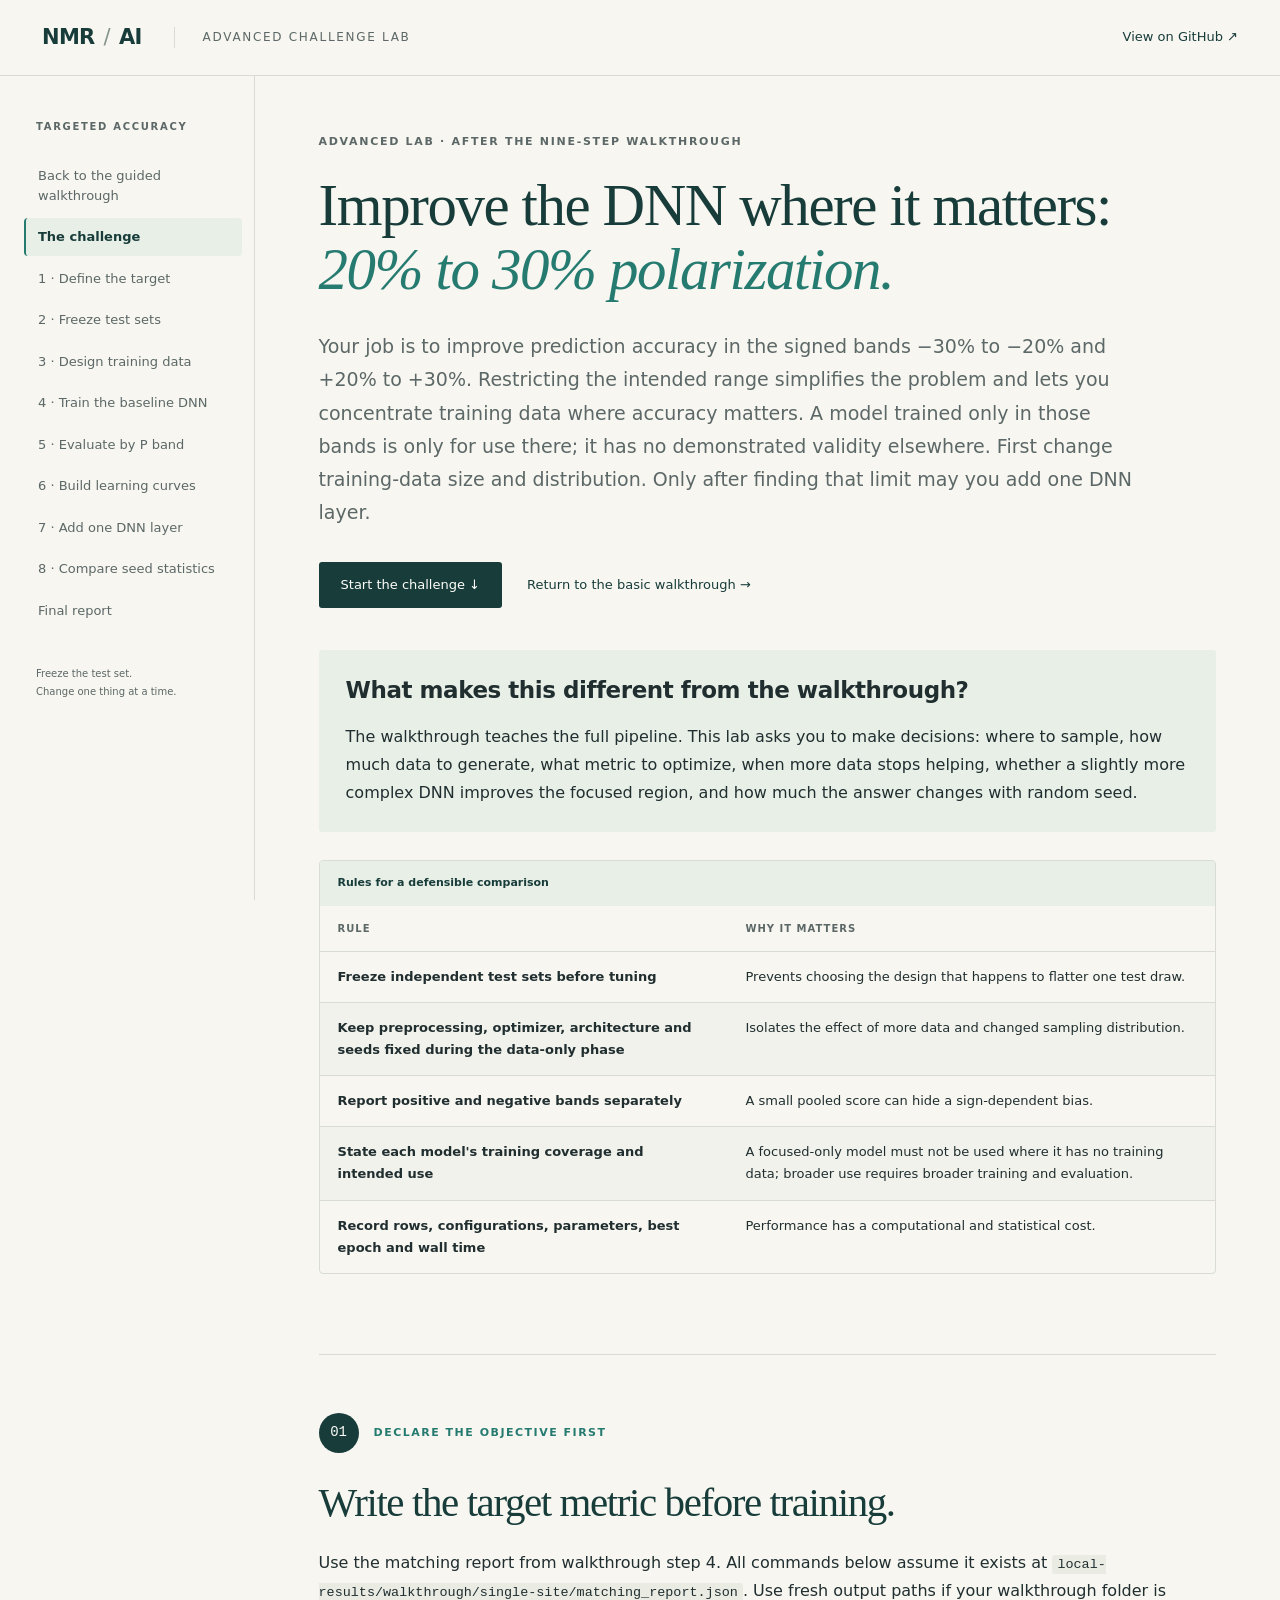
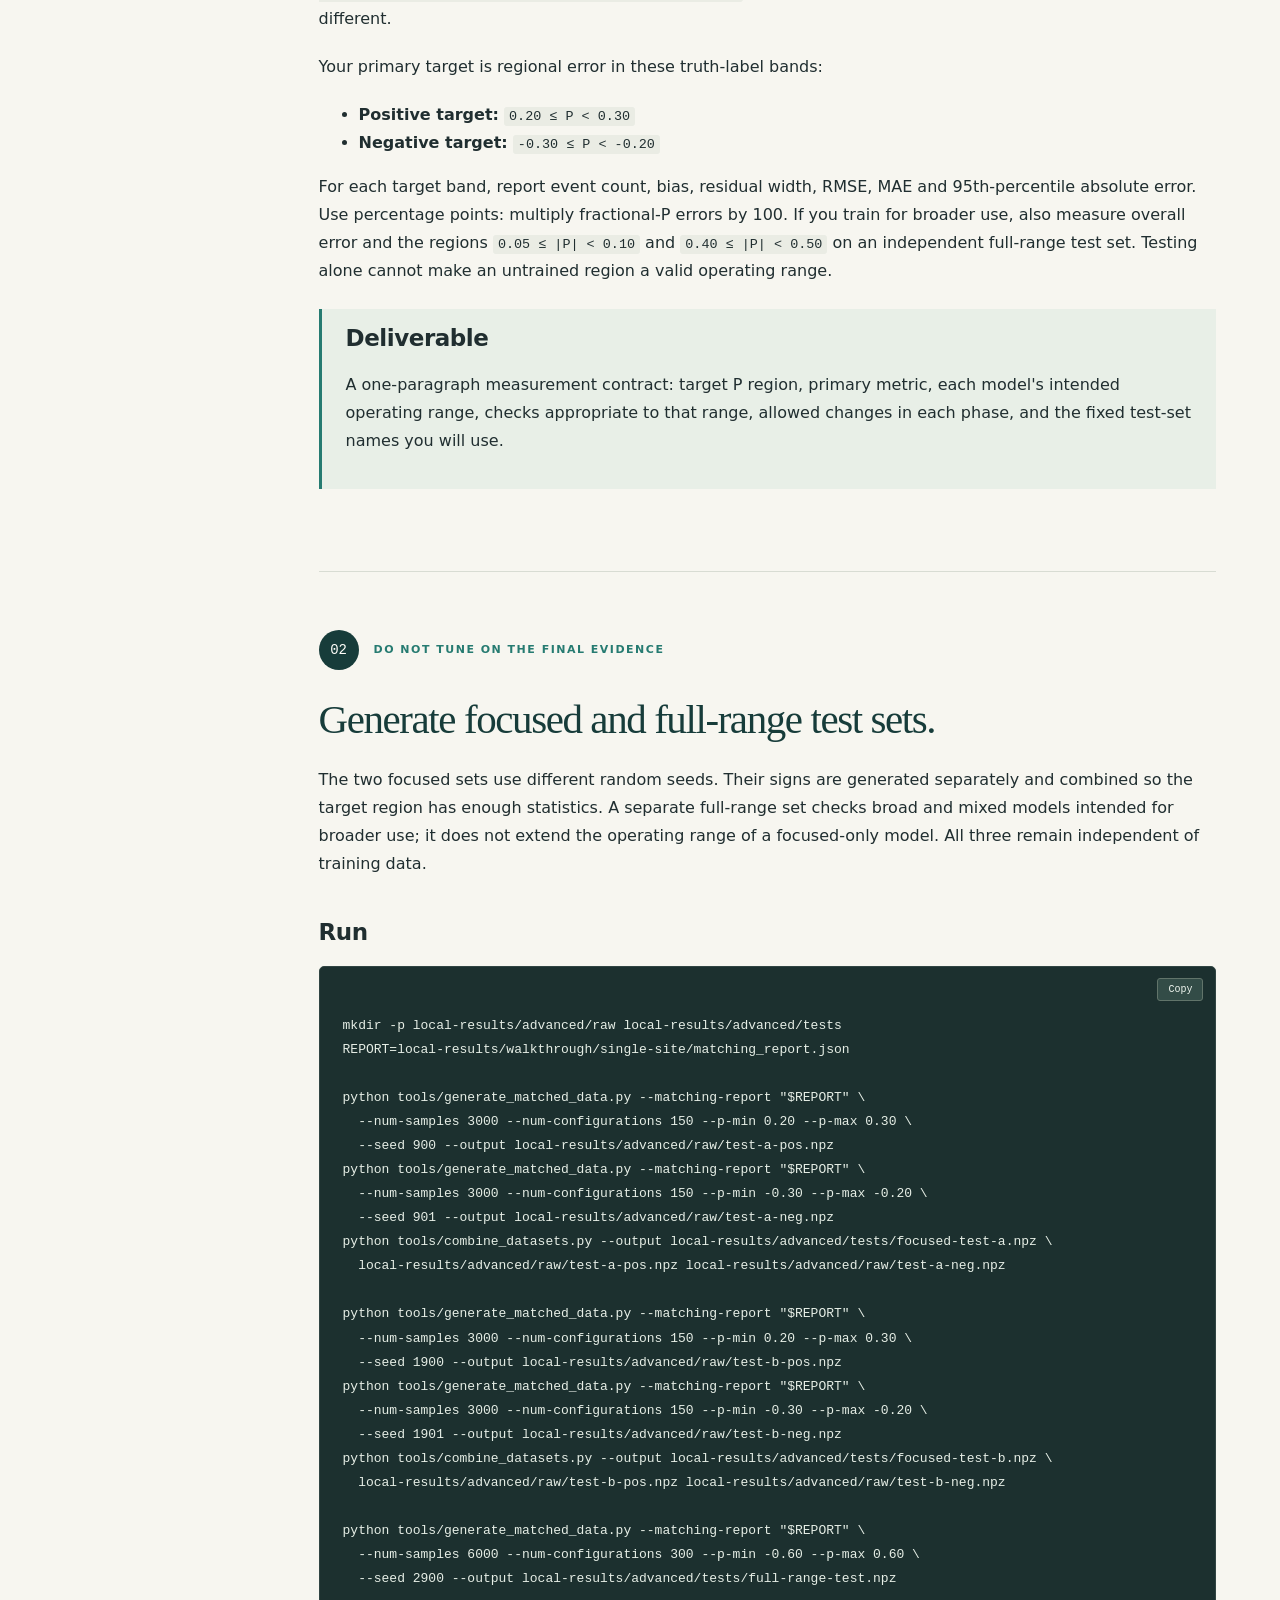
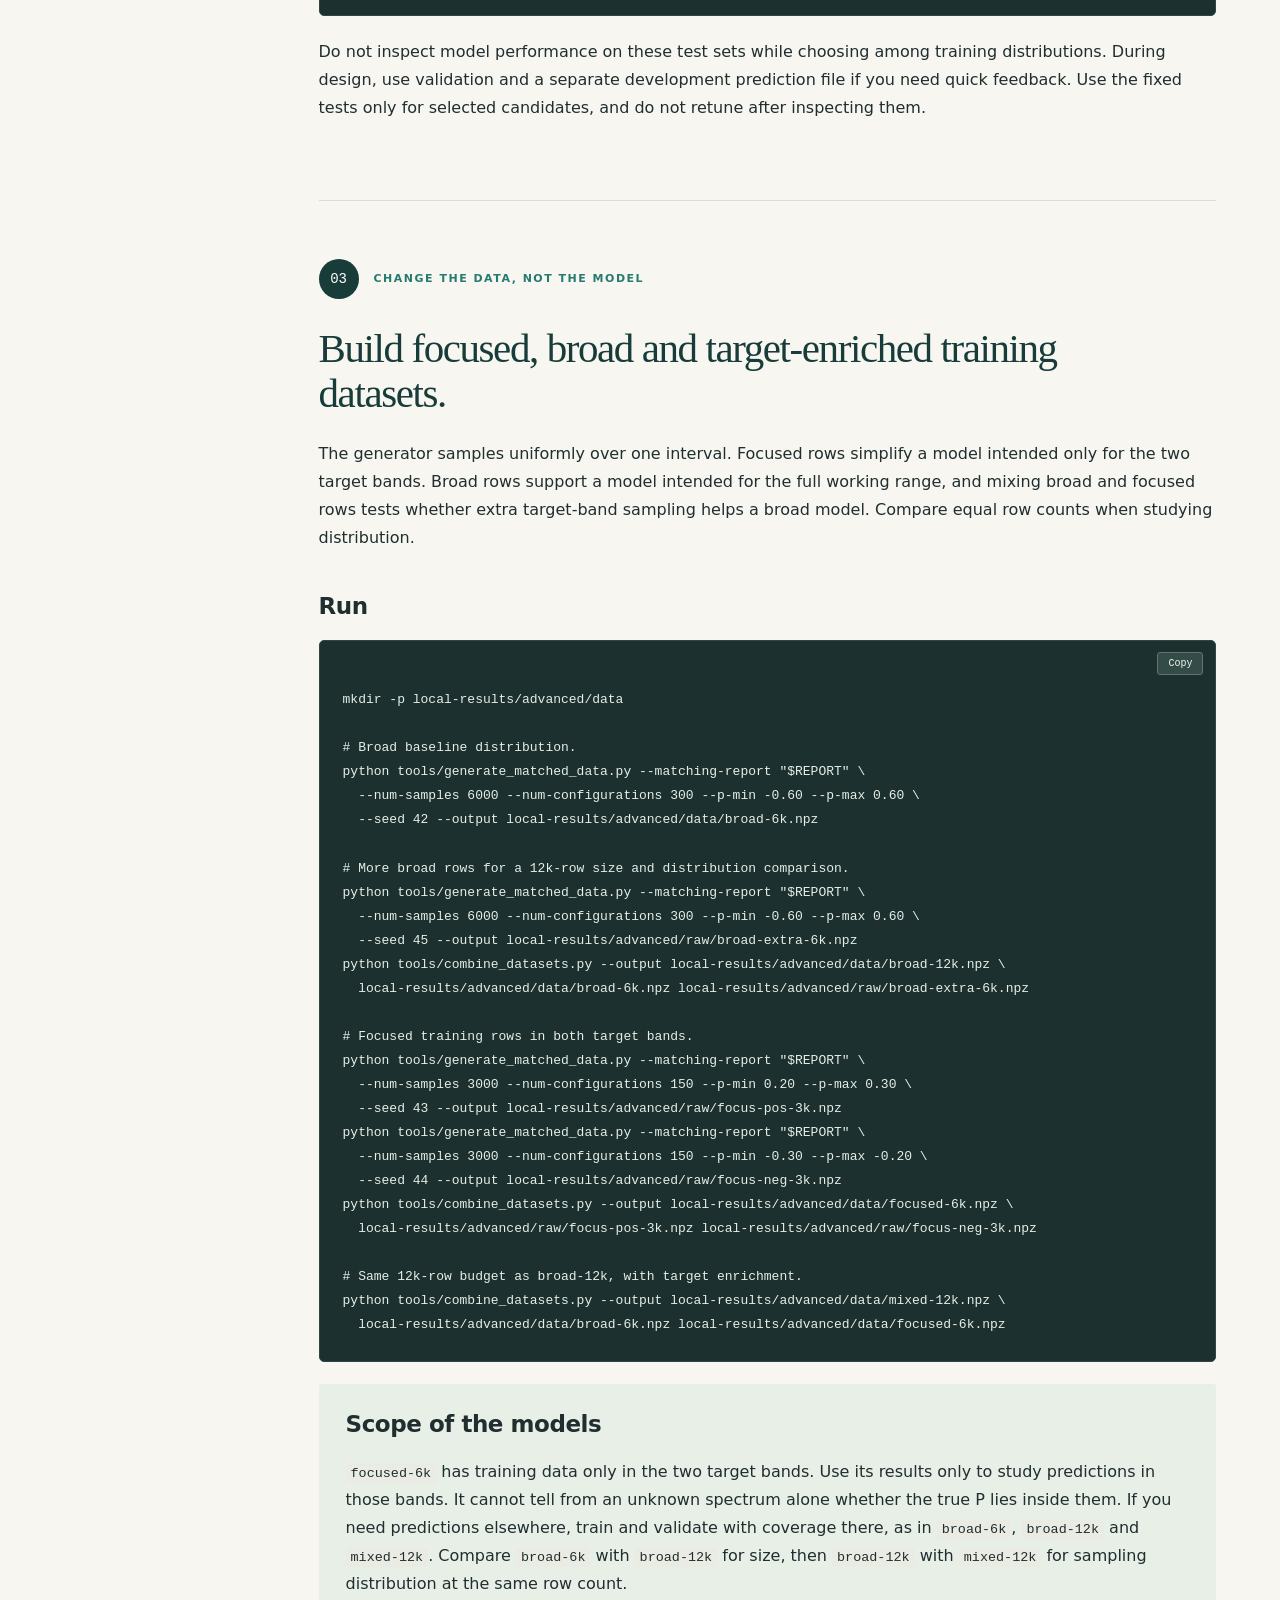
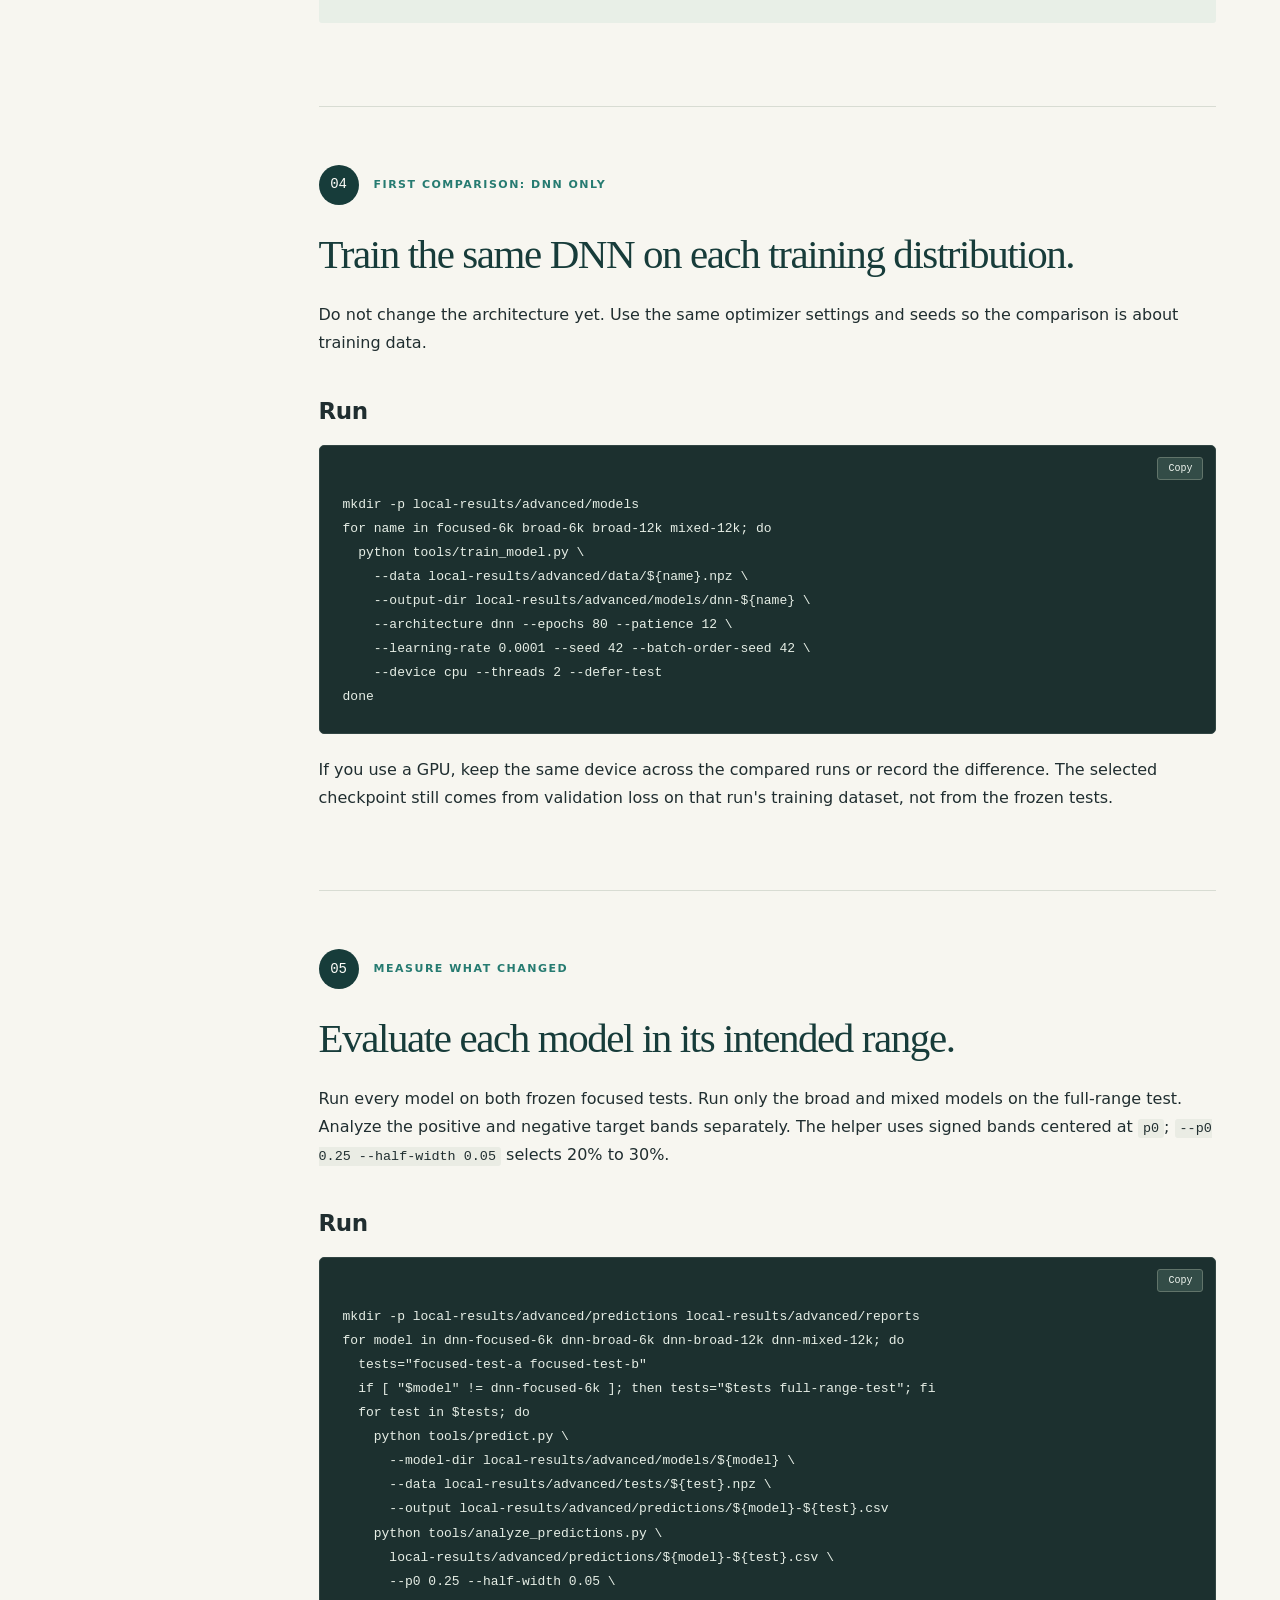
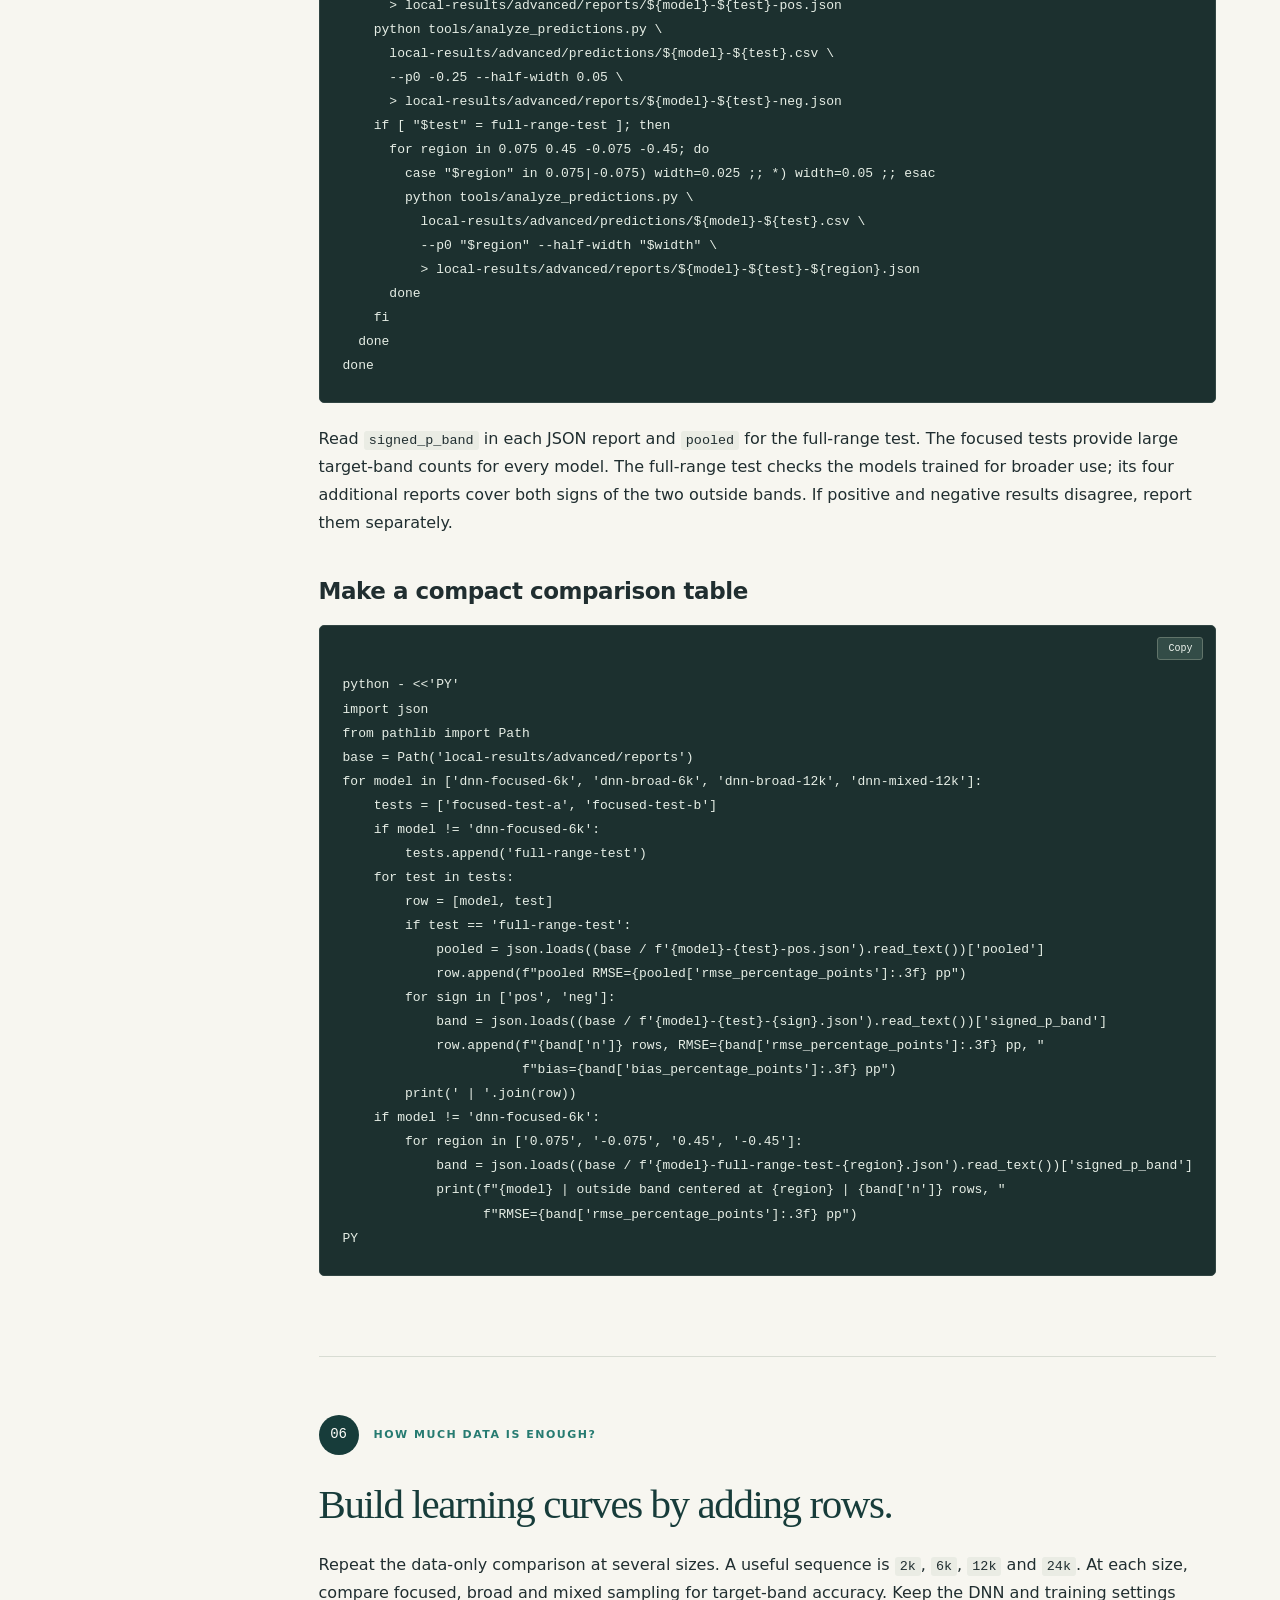
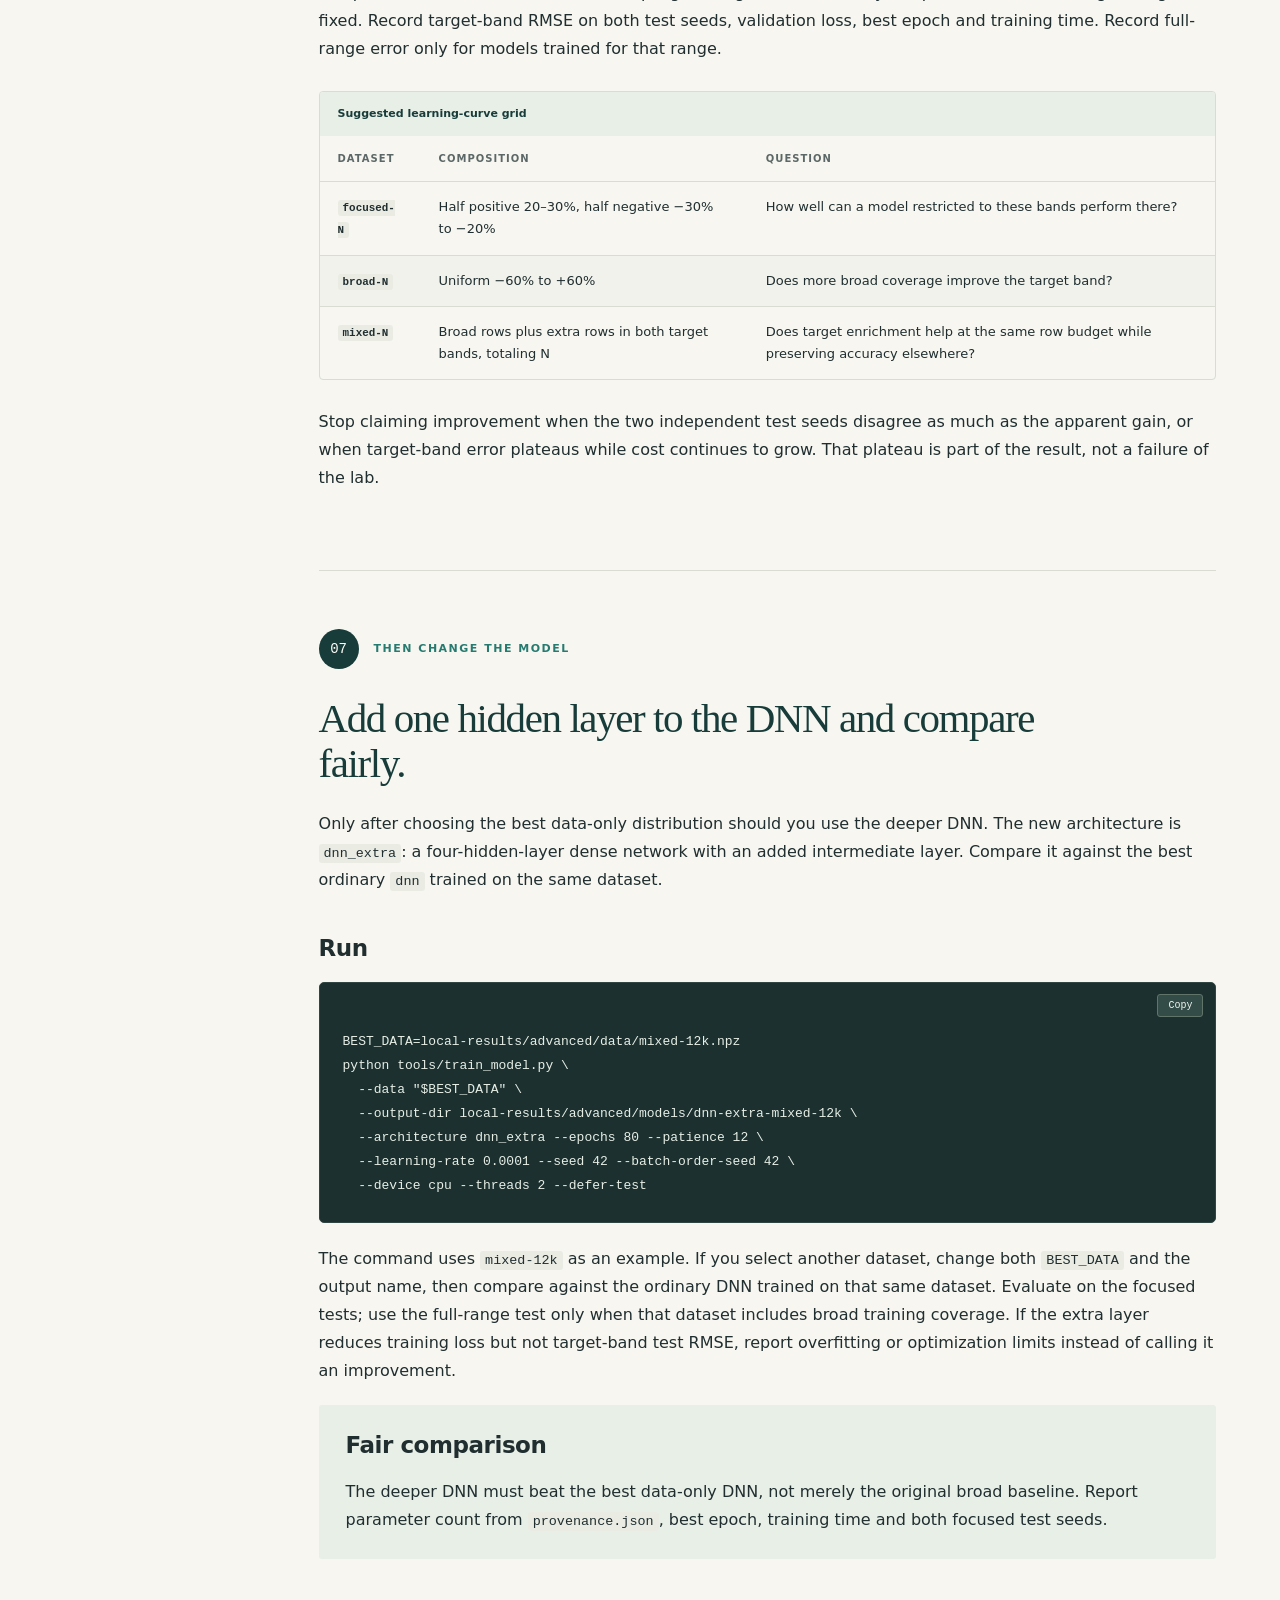
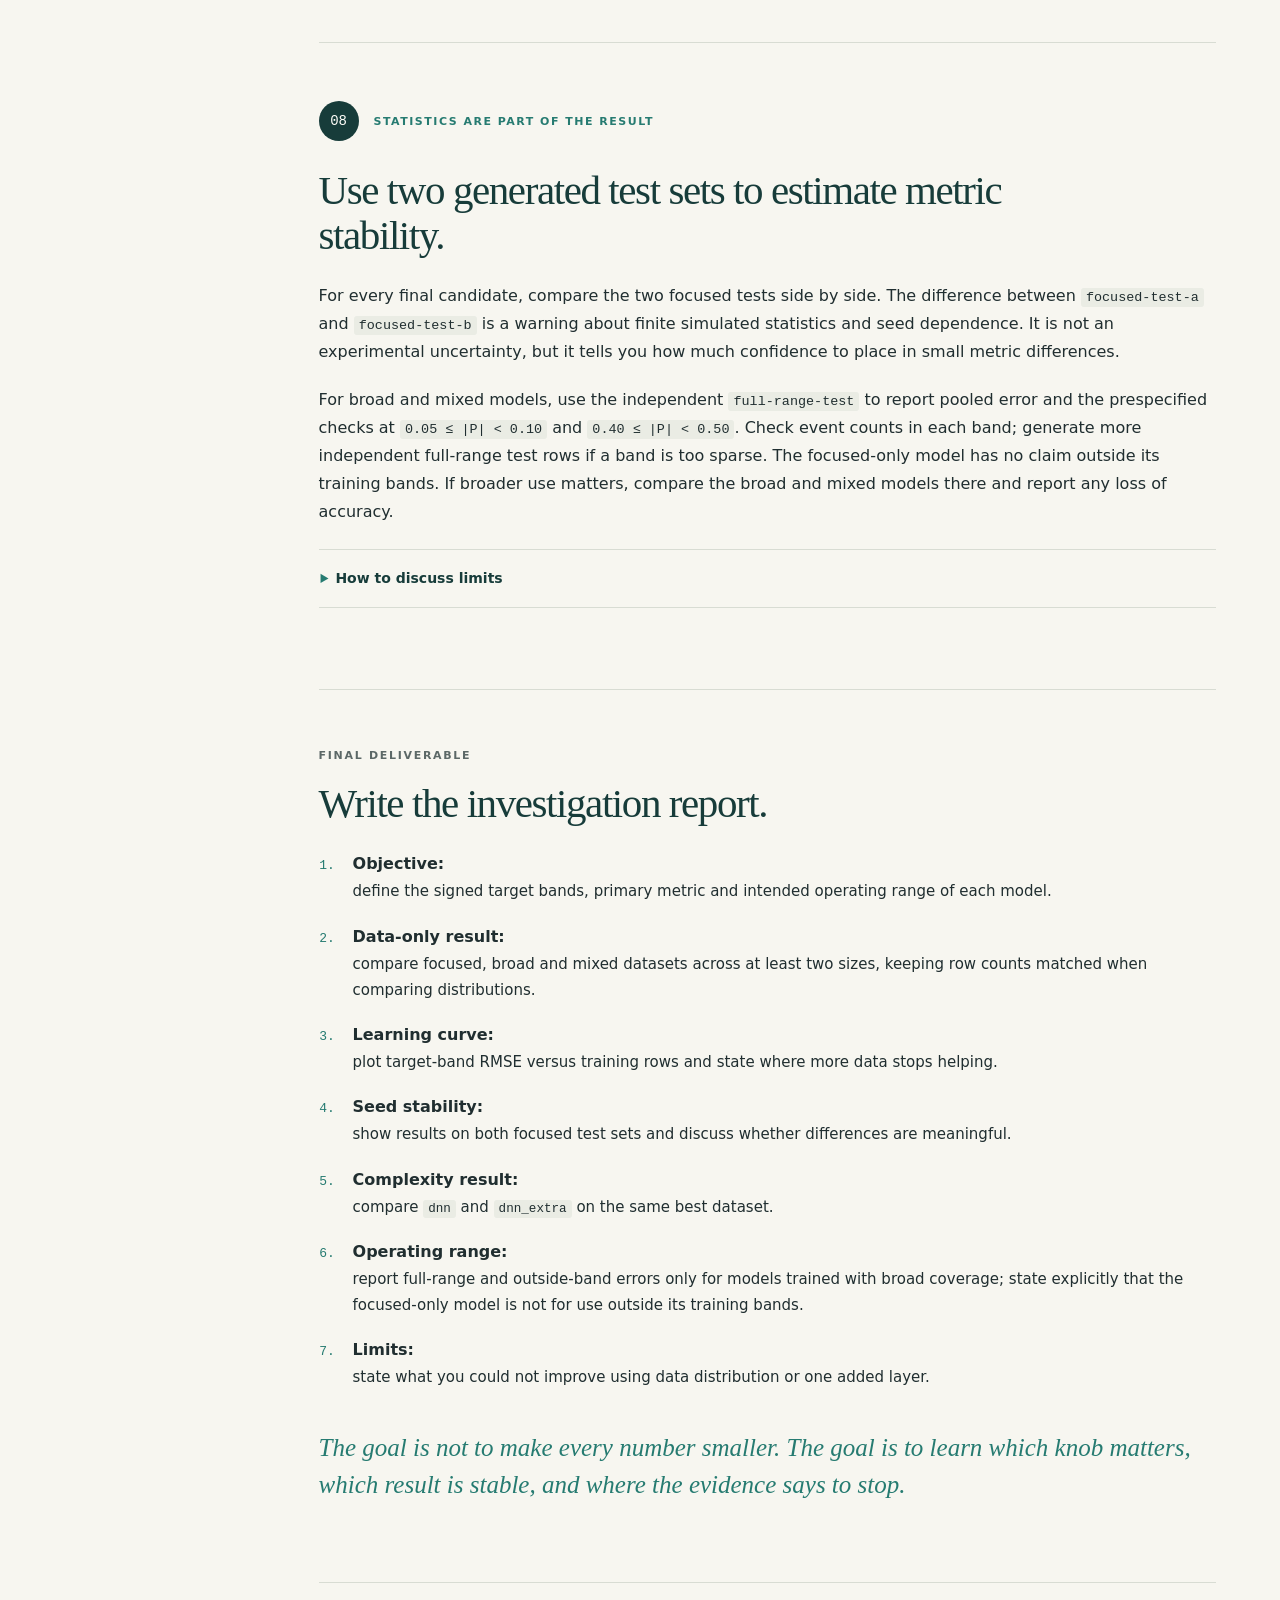
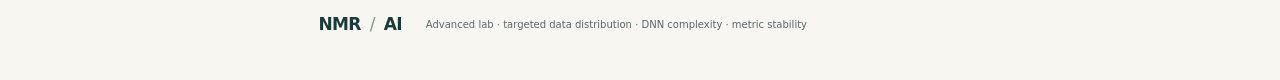
==== commit d70496f9: "Explain focused model operating range in advanced lab" ====
--- a/docs/advanced.html
+++ b/docs/advanced.html
@@ -34,14 +34,14 @@
 <section id="start" class="hero">
   <p class="eyebrow">Advanced lab · after the nine-step walkthrough</p>
   <h1>Improve the DNN where it matters:<br><em>20% to 30% polarization.</em></h1>
-  <p class="lede">Your job is to improve prediction accuracy in the signed bands −30% to −20% and +20% to +30% while retaining useful accuracy across the full −60% to +60% working range. Every training dataset covers that full range; the target bands receive extra attention in sampling and evaluation. First change training-data size and distribution. Only after finding that limit may you add one DNN layer.</p>
+  <p class="lede">Your job is to improve prediction accuracy in the signed bands −30% to −20% and +20% to +30%. Restricting the intended range simplifies the problem and lets you concentrate training data where accuracy matters. A model trained only in those bands is only for use there; it has no demonstrated validity elsewhere. First change training-data size and distribution. Only after finding that limit may you add one DNN layer.</p>
   <div class="hero-actions"><a class="button" href="#contract">Start the challenge ↓</a><a class="text-link" href="walkthrough.html">Return to the basic walkthrough →</a></div>
   <aside class="note"><h3>What makes this different from the walkthrough?</h3><p>The walkthrough teaches the full pipeline. This lab asks you to make decisions: where to sample, how much data to generate, what metric to optimize, when more data stops helping, whether a slightly more complex DNN improves the focused region, and how much the answer changes with random seed.</p></aside>
   <div class="table-wrap"><table><caption>Rules for a defensible comparison</caption><thead><tr><th>Rule</th><th>Why it matters</th></tr></thead><tbody>
     <tr><td>Freeze independent test sets before tuning</td><td>Prevents choosing the design that happens to flatter one test draw.</td></tr>
     <tr><td>Keep preprocessing, optimizer, architecture and seeds fixed during the data-only phase</td><td>Isolates the effect of more data and changed sampling distribution.</td></tr>
     <tr><td>Report positive and negative bands separately</td><td>A small pooled score can hide a sign-dependent bias.</td></tr>
-    <tr><td>Measure accuracy across the full range, including bands outside the target</td><td>Checks that extra target-band sampling does not degrade predictions elsewhere.</td></tr>
+    <tr><td>State each model's training coverage and intended use</td><td>A focused-only model must not be used where it has no training data; broader use requires broader training and evaluation.</td></tr>
     <tr><td>Record rows, configurations, parameters, best epoch and wall time</td><td>Performance has a computational and statistical cost.</td></tr>
   </tbody></table></div>
 </section>
@@ -55,14 +55,14 @@
     <li><strong>Positive target:</strong> <code>0.20 ≤ P &lt; 0.30</code></li>
     <li><strong>Negative target:</strong> <code>-0.30 ≤ P &lt; -0.20</code></li>
   </ul>
-  <p>For each target band, report event count, bias, residual width, RMSE, MAE and 95th-percentile absolute error. Use percentage points: multiply fractional-P errors by 100. Also measure overall error and the regions <code>0.05 ≤ |P| &lt; 0.10</code> and <code>0.40 ≤ |P| &lt; 0.50</code> on an independent full-range test set. These checks supplement full-range training; they are not a substitute for it.</p>
-  <div class="expected-result"><h3>Deliverable</h3><p>A one-paragraph measurement contract: target P region, primary metric, full-range and regional checks, allowed changes in each phase, and the fixed test-set names you will use.</p></div>
+  <p>For each target band, report event count, bias, residual width, RMSE, MAE and 95th-percentile absolute error. Use percentage points: multiply fractional-P errors by 100. If you train for broader use, also measure overall error and the regions <code>0.05 ≤ |P| &lt; 0.10</code> and <code>0.40 ≤ |P| &lt; 0.50</code> on an independent full-range test set. Testing alone cannot make an untrained region a valid operating range.</p>
+  <div class="expected-result"><h3>Deliverable</h3><p>A one-paragraph measurement contract: target P region, primary metric, each model's intended operating range, checks appropriate to that range, allowed changes in each phase, and the fixed test-set names you will use.</p></div>
 </section>
 
 <section id="testsets" class="chapter">
   <div class="chapter-label"><span>02</span><p>Do not tune on the final evidence</p></div>
   <h2>Generate focused and full-range test sets.</h2>
-  <p>The two focused sets use different random seeds. Their signs are generated separately and combined so the target region has enough statistics. A separate full-range set checks overall accuracy and regions outside the target bands. All three remain independent of training data.</p>
+  <p>The two focused sets use different random seeds. Their signs are generated separately and combined so the target region has enough statistics. A separate full-range set checks broad and mixed models intended for broader use; it does not extend the operating range of a focused-only model. All three remain independent of training data.</p>
   <h3>Run</h3>
 <pre data-run="advanced-testsets"><code>mkdir -p local-results/advanced/raw local-results/advanced/tests
 REPORT=local-results/walkthrough/single-site/matching_report.json
@@ -93,8 +93,8 @@
 
 <section id="datasets" class="chapter">
   <div class="chapter-label"><span>03</span><p>Change the data, not the model</p></div>
-  <h2>Build broad and target-enriched training datasets.</h2>
-  <p>Every model must see the full working range during training. The generator samples uniformly over one interval, so generate broad rows first and add target-band rows only to enrich that coverage. Compare datasets with the same total row count to separate the effect of distribution from the effect of size.</p>
+  <h2>Build focused, broad and target-enriched training datasets.</h2>
+  <p>The generator samples uniformly over one interval. Focused rows simplify a model intended only for the two target bands. Broad rows support a model intended for the full working range, and mixing broad and focused rows tests whether extra target-band sampling helps a broad model. Compare equal row counts when studying distribution.</p>
   <h3>Run</h3>
 <pre data-run="advanced-datasets"><code>mkdir -p local-results/advanced/data
 
@@ -110,20 +110,20 @@
 python tools/combine_datasets.py --output local-results/advanced/data/broad-12k.npz \
   local-results/advanced/data/broad-6k.npz local-results/advanced/raw/broad-extra-6k.npz
 
-# Extra target-band rows for enrichment, not a standalone training set.
+# Focused training rows in both target bands.
 python tools/generate_matched_data.py --matching-report "$REPORT" \
   --num-samples 3000 --num-configurations 150 --p-min 0.20 --p-max 0.30 \
   --seed 43 --output local-results/advanced/raw/focus-pos-3k.npz
 python tools/generate_matched_data.py --matching-report "$REPORT" \
   --num-samples 3000 --num-configurations 150 --p-min -0.30 --p-max -0.20 \
   --seed 44 --output local-results/advanced/raw/focus-neg-3k.npz
-python tools/combine_datasets.py --output local-results/advanced/data/target-extra-6k.npz \
+python tools/combine_datasets.py --output local-results/advanced/data/focused-6k.npz \
   local-results/advanced/raw/focus-pos-3k.npz local-results/advanced/raw/focus-neg-3k.npz
 
 # Same 12k-row budget as broad-12k, with target enrichment.
 python tools/combine_datasets.py --output local-results/advanced/data/mixed-12k.npz \
-  local-results/advanced/data/broad-6k.npz local-results/advanced/data/target-extra-6k.npz</code></pre>
-  <aside class="note"><h3>Interpretation</h3><p>Compare <code>broad-6k</code> with <code>broad-12k</code> to study size. Compare <code>broad-12k</code> with <code>mixed-12k</code> to study where the same number of rows are sampled. Both 12k datasets include the same 6k broad rows; neither confines training to the target bands.</p></aside>
+  local-results/advanced/data/broad-6k.npz local-results/advanced/data/focused-6k.npz</code></pre>
+  <aside class="note"><h3>Scope of the models</h3><p><code>focused-6k</code> has training data only in the two target bands. Use its results only to study predictions in those bands. It cannot tell from an unknown spectrum alone whether the true P lies inside them. If you need predictions elsewhere, train and validate with coverage there, as in <code>broad-6k</code>, <code>broad-12k</code> and <code>mixed-12k</code>. Compare <code>broad-6k</code> with <code>broad-12k</code> for size, then <code>broad-12k</code> with <code>mixed-12k</code> for sampling distribution at the same row count.</p></aside>
 </section>
 
 <section id="train" class="chapter">
@@ -132,7 +132,7 @@
   <p>Do not change the architecture yet. Use the same optimizer settings and seeds so the comparison is about training data.</p>
   <h3>Run</h3>
 <pre data-run="advanced-train"><code>mkdir -p local-results/advanced/models
-for name in broad-6k broad-12k mixed-12k; do
+for name in focused-6k broad-6k broad-12k mixed-12k; do
   python tools/train_model.py \
     --data local-results/advanced/data/${name}.npz \
     --output-dir local-results/advanced/models/dnn-${name} \
@@ -145,12 +145,14 @@
 
 <section id="evaluate" class="chapter">
   <div class="chapter-label"><span>05</span><p>Measure what changed</p></div>
-  <h2>Evaluate target-band and full-range errors.</h2>
-  <p>Run predictions on both frozen focused tests and the full-range test. Analyze the positive and negative target bands separately. The helper uses signed bands centered at <code>p0</code>; <code>--p0 0.25 --half-width 0.05</code> selects 20% to 30%.</p>
+  <h2>Evaluate each model in its intended range.</h2>
+  <p>Run every model on both frozen focused tests. Run only the broad and mixed models on the full-range test. Analyze the positive and negative target bands separately. The helper uses signed bands centered at <code>p0</code>; <code>--p0 0.25 --half-width 0.05</code> selects 20% to 30%.</p>
   <h3>Run</h3>
 <pre data-run="advanced-evaluate"><code>mkdir -p local-results/advanced/predictions local-results/advanced/reports
-for model in dnn-broad-6k dnn-broad-12k dnn-mixed-12k; do
-  for test in focused-test-a focused-test-b full-range-test; do
+for model in dnn-focused-6k dnn-broad-6k dnn-broad-12k dnn-mixed-12k; do
+  tests="focused-test-a focused-test-b"
+  if [ "$model" != dnn-focused-6k ]; then tests="$tests full-range-test"; fi
+  for test in $tests; do
     python tools/predict.py \
       --model-dir local-results/advanced/models/${model} \
       --data local-results/advanced/tests/${test}.npz \
@@ -174,14 +176,17 @@
     fi
   done
 done</code></pre>
-  <p>Read <code>signed_p_band</code> in each JSON report and <code>pooled</code> for the full-range test. The focused tests provide large target-band counts; the full-range test checks behavior across the working range. Its four additional reports cover both signs of the two outside bands. If positive and negative results disagree, report them separately.</p>
+  <p>Read <code>signed_p_band</code> in each JSON report and <code>pooled</code> for the full-range test. The focused tests provide large target-band counts for every model. The full-range test checks the models trained for broader use; its four additional reports cover both signs of the two outside bands. If positive and negative results disagree, report them separately.</p>
   <h3>Make a compact comparison table</h3>
 <pre data-run="advanced-table"><code>python - &lt;&lt;'PY'
 import json
 from pathlib import Path
 base = Path('local-results/advanced/reports')
-for model in ['dnn-broad-6k', 'dnn-broad-12k', 'dnn-mixed-12k']:
-    for test in ['focused-test-a', 'focused-test-b', 'full-range-test']:
+for model in ['dnn-focused-6k', 'dnn-broad-6k', 'dnn-broad-12k', 'dnn-mixed-12k']:
+    tests = ['focused-test-a', 'focused-test-b']
+    if model != 'dnn-focused-6k':
+        tests.append('full-range-test')
+    for test in tests:
         row = [model, test]
         if test == 'full-range-test':
             pooled = json.loads((base / f'{model}-{test}-pos.json').read_text())['pooled']
@@ -191,18 +196,20 @@
             row.append(f"{band['n']} rows, RMSE={band['rmse_percentage_points']:.3f} pp, "
                        f"bias={band['bias_percentage_points']:.3f} pp")
         print(' | '.join(row))
-    for region in ['0.075', '-0.075', '0.45', '-0.45']:
-        band = json.loads((base / f'{model}-full-range-test-{region}.json').read_text())['signed_p_band']
-        print(f"{model} | outside band centered at {region} | {band['n']} rows, "
-              f"RMSE={band['rmse_percentage_points']:.3f} pp")
+    if model != 'dnn-focused-6k':
+        for region in ['0.075', '-0.075', '0.45', '-0.45']:
+            band = json.loads((base / f'{model}-full-range-test-{region}.json').read_text())['signed_p_band']
+            print(f"{model} | outside band centered at {region} | {band['n']} rows, "
+                  f"RMSE={band['rmse_percentage_points']:.3f} pp")
 PY</code></pre>
 </section>
 
 <section id="curves" class="chapter">
   <div class="chapter-label"><span>06</span><p>How much data is enough?</p></div>
   <h2>Build learning curves by adding rows.</h2>
-  <p>Repeat the data-only comparison at several sizes. A useful sequence is <code>2k</code>, <code>6k</code>, <code>12k</code> and <code>24k</code>. Every dataset retains broad coverage. At each size, compare uniform sampling with a mixture that reserves part of the same row budget for the target bands. Keep the DNN and training settings fixed. Record target-band RMSE on both test seeds, full-range error, validation loss, best epoch and training time.</p>
+  <p>Repeat the data-only comparison at several sizes. A useful sequence is <code>2k</code>, <code>6k</code>, <code>12k</code> and <code>24k</code>. At each size, compare focused, broad and mixed sampling for target-band accuracy. Keep the DNN and training settings fixed. Record target-band RMSE on both test seeds, validation loss, best epoch and training time. Record full-range error only for models trained for that range.</p>
   <div class="table-wrap"><table><caption>Suggested learning-curve grid</caption><thead><tr><th>Dataset</th><th>Composition</th><th>Question</th></tr></thead><tbody>
+    <tr><td><code>focused-N</code></td><td>Half positive 20–30%, half negative −30% to −20%</td><td>How well can a model restricted to these bands perform there?</td></tr>
     <tr><td><code>broad-N</code></td><td>Uniform −60% to +60%</td><td>Does more broad coverage improve the target band?</td></tr>
     <tr><td><code>mixed-N</code></td><td>Broad rows plus extra rows in both target bands, totaling N</td><td>Does target enrichment help at the same row budget while preserving accuracy elsewhere?</td></tr>
   </tbody></table></div>
@@ -221,7 +228,7 @@
   --architecture dnn_extra --epochs 80 --patience 12 \
   --learning-rate 0.0001 --seed 42 --batch-order-seed 42 \
   --device cpu --threads 2 --defer-test</code></pre>
-  <p>Evaluate <code>dnn-extra-mixed-12k</code> on both focused tests and the full-range test using the commands from section 5. If the extra layer reduces training loss but not target-band test RMSE, report overfitting or optimization limits instead of calling it an improvement.</p>
+  <p>The command uses <code>mixed-12k</code> as an example. If you select another dataset, change both <code>BEST_DATA</code> and the output name, then compare against the ordinary DNN trained on that same dataset. Evaluate on the focused tests; use the full-range test only when that dataset includes broad training coverage. If the extra layer reduces training loss but not target-band test RMSE, report overfitting or optimization limits instead of calling it an improvement.</p>
   <aside class="note"><h3>Fair comparison</h3><p>The deeper DNN must beat the best data-only DNN, not merely the original broad baseline. Report parameter count from <code>provenance.json</code>, best epoch, training time and both focused test seeds.</p></aside>
 </section>
 
@@ -229,7 +236,7 @@
   <div class="chapter-label"><span>08</span><p>Statistics are part of the result</p></div>
   <h2>Use two generated test sets to estimate metric stability.</h2>
   <p>For every final candidate, compare the two focused tests side by side. The difference between <code>focused-test-a</code> and <code>focused-test-b</code> is a warning about finite simulated statistics and seed dependence. It is not an experimental uncertainty, but it tells you how much confidence to place in small metric differences.</p>
-  <p>Use the independent <code>full-range-test</code> to report pooled error and the prespecified checks at <code>0.05 ≤ |P| &lt; 0.10</code> and <code>0.40 ≤ |P| &lt; 0.50</code>. Check event counts in each band; generate more independent full-range test rows if a band is too sparse. If target enrichment improves 20–30% but degrades another region, report both effects plainly.</p>
+  <p>For broad and mixed models, use the independent <code>full-range-test</code> to report pooled error and the prespecified checks at <code>0.05 ≤ |P| &lt; 0.10</code> and <code>0.40 ≤ |P| &lt; 0.50</code>. Check event counts in each band; generate more independent full-range test rows if a band is too sparse. The focused-only model has no claim outside its training bands. If broader use matters, compare the broad and mixed models there and report any loss of accuracy.</p>
   <details><summary>How to discuss limits</summary><div class="details-body"><p>Possible limits include insufficient target-band examples, too few independent configurations, validation not aligned with the target metric, DNN capacity, optimization, noise ambiguity, or simulator mismatch. Do not assume more data is the cure until the learning curves show it. Do not assume a deeper DNN is the cure until it beats the best data-only DNN on both focused test seeds.</p></div></details>
 </section>
 
@@ -237,12 +244,12 @@
   <p class="eyebrow">Final deliverable</p>
   <h2>Write the investigation report.</h2>
   <ol class="assignment-list">
-    <li><strong>Objective:</strong> define the signed target bands, primary metric and full-range checks.</li>
-    <li><strong>Data-only result:</strong> compare broad and target-enriched datasets at matching row counts across at least two sizes.</li>
+    <li><strong>Objective:</strong> define the signed target bands, primary metric and intended operating range of each model.</li>
+    <li><strong>Data-only result:</strong> compare focused, broad and mixed datasets across at least two sizes, keeping row counts matched when comparing distributions.</li>
     <li><strong>Learning curve:</strong> plot target-band RMSE versus training rows and state where more data stops helping.</li>
     <li><strong>Seed stability:</strong> show results on both focused test sets and discuss whether differences are meaningful.</li>
     <li><strong>Complexity result:</strong> compare <code>dnn</code> and <code>dnn_extra</code> on the same best dataset.</li>
-    <li><strong>Full-range performance:</strong> report pooled error and regional errors outside the target bands alongside target-band improvement.</li>
+    <li><strong>Operating range:</strong> report full-range and outside-band errors only for models trained with broad coverage; state explicitly that the focused-only model is not for use outside its training bands.</li>
     <li><strong>Limits:</strong> state what you could not improve using data distribution or one added layer.</li>
   </ol>
   <p class="closing-note">The goal is not to make every number smaller. The goal is to learn which knob matters, which result is stable, and where the evidence says to stop.</p>
